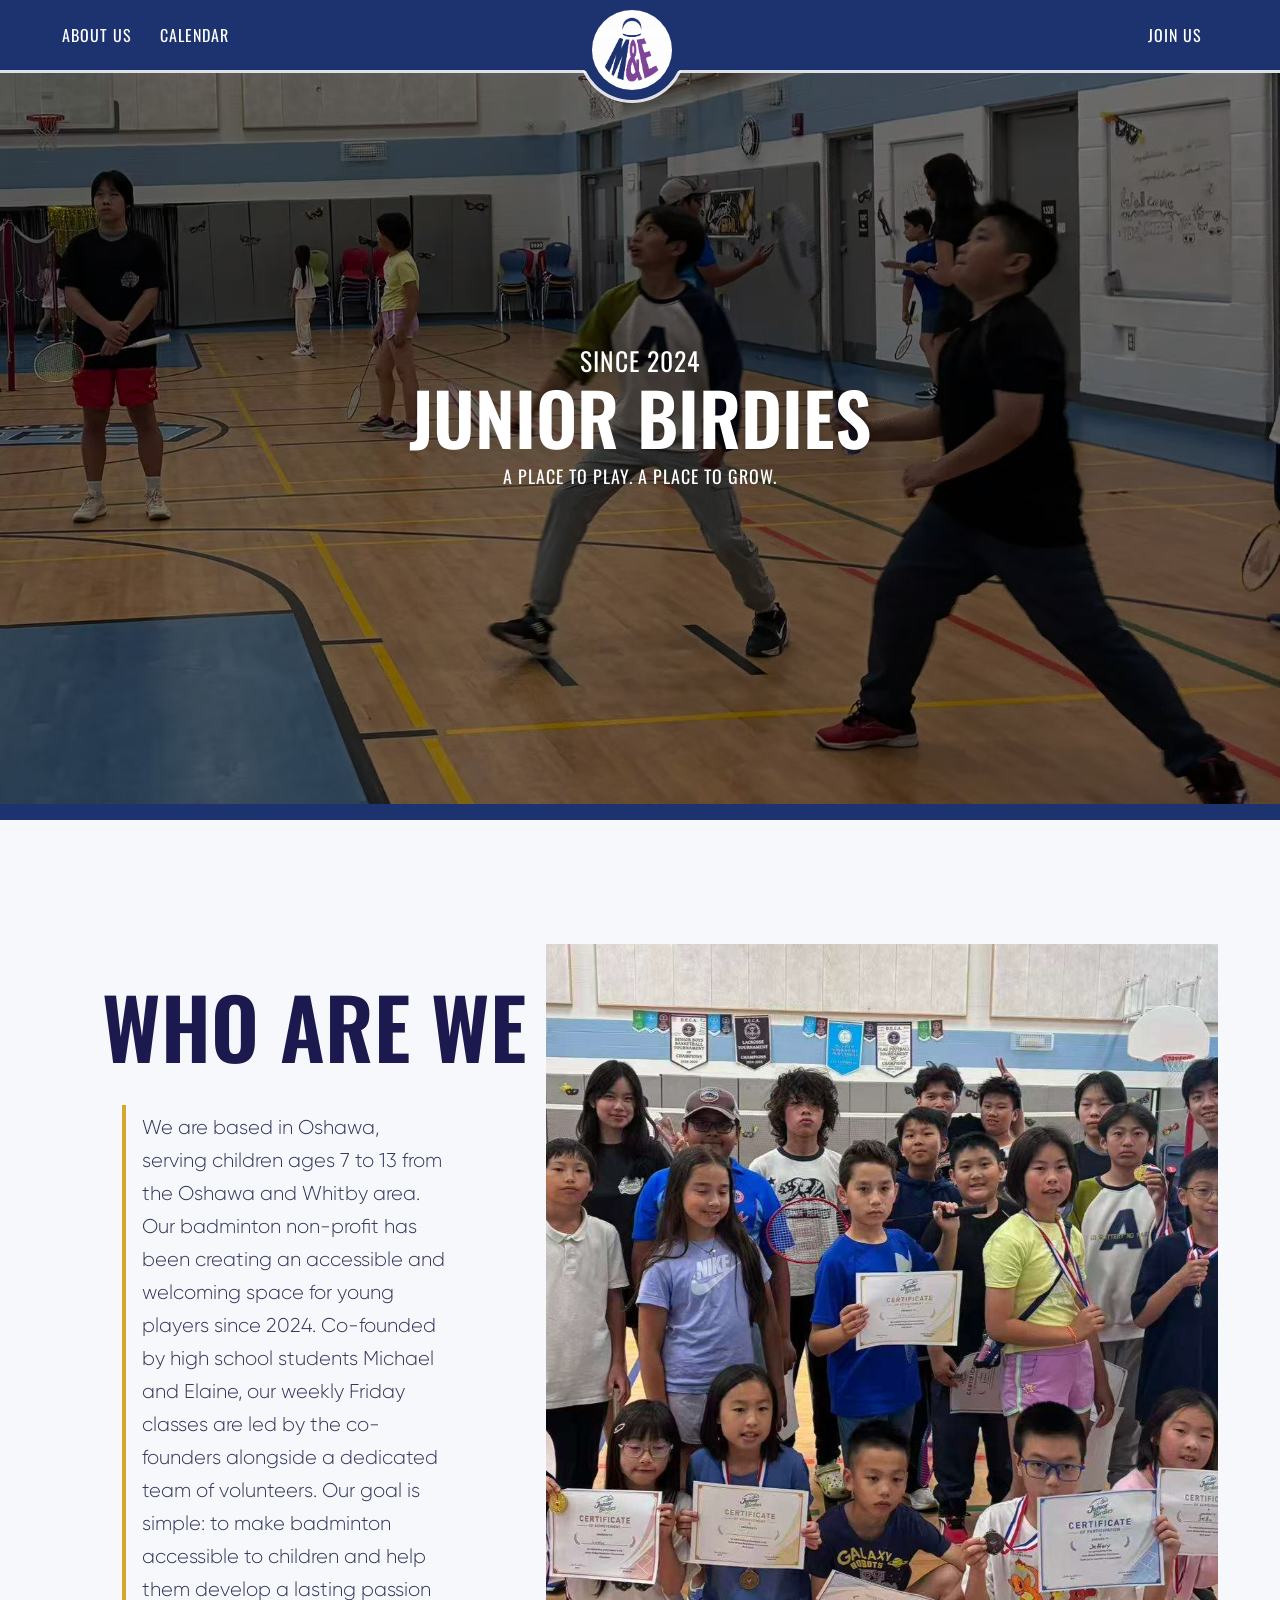
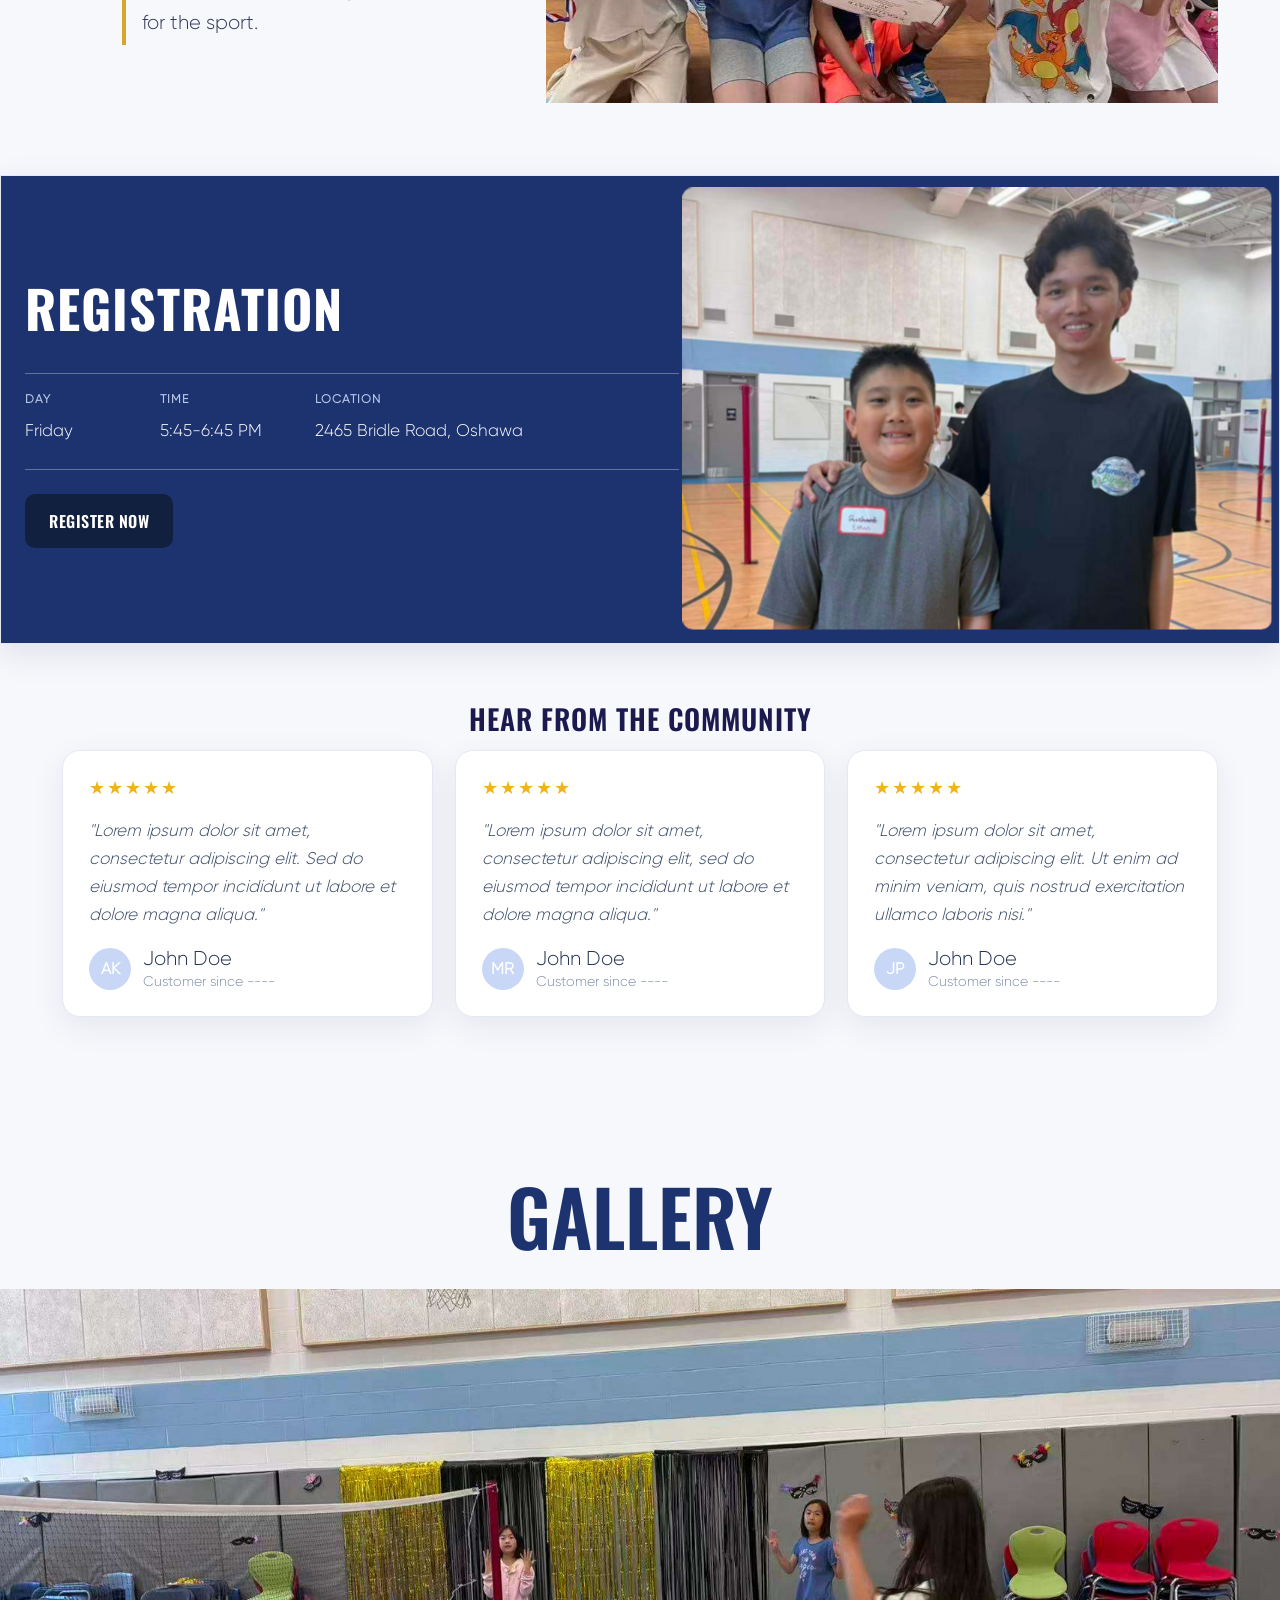
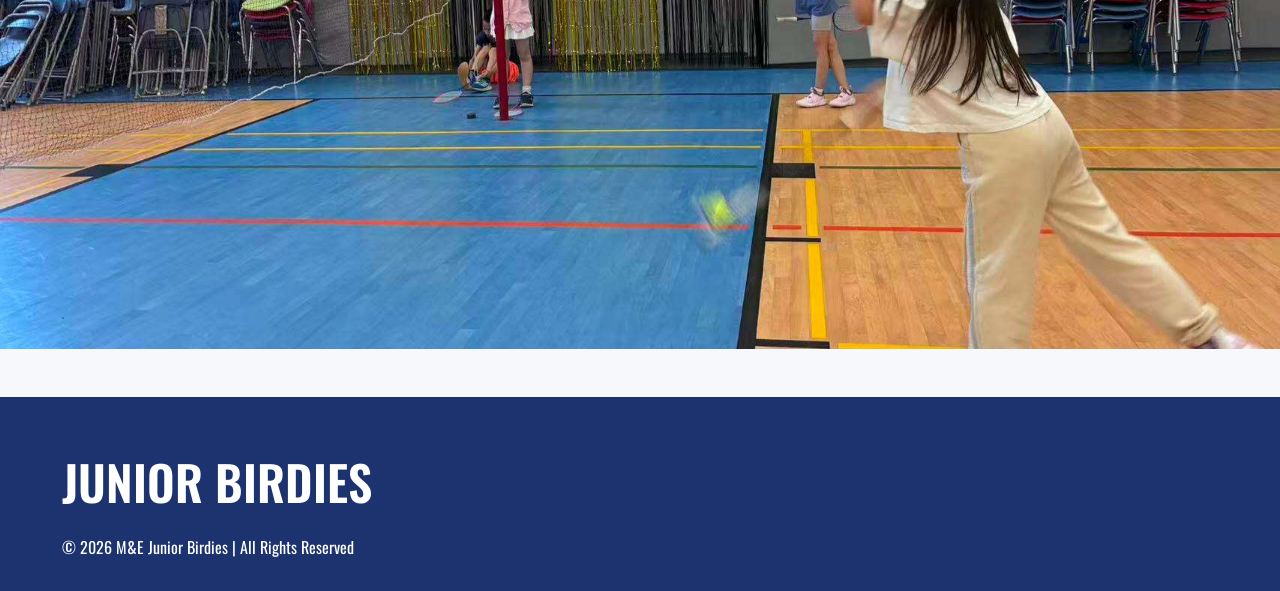
==== index.html @ 0fab29a2 "Update website structure" ====
<html lang="en"><head>
    <meta charset="UTF-8">
    <meta name="viewport" content="width=device-width, initial-scale=1.0">
        <title>M&E Junior Birdies Badminton Club</title>
    <meta name="description" content="M&E Junior Birdies Badminton Club is a non-profit organization dedicated to promoting badminton among young children in the Whitby and Oshawa areas.">
    <link rel="canonical" href="/">
    <link rel="icon" type="image/png" href="img/MElogo.PNG">
    <link href="https://cdn.jsdelivr.net/npm/bootstrap@5.0.2/dist/css/bootstrap.min.css" rel="stylesheet">
    <link href="https://fonts.googleapis.com/css2?family=Oswald:wght@300;400;500;600;700&display=swap" rel="stylesheet">
      <meta property="og:title" content="M&E Junior Birdies Badminton Club">
    <meta property="og:site_name" content="M&E Junior Birdies Badminton Club">
    <meta property="og:url" content="/">
    <meta property="og:description" content="M&E Junior Birdies Badminton Club is a non-profit organization dedicated to promoting badminton among young children in the Whitby and Oshawa areas.">
    <meta property="og:type" content="website">
    <meta property="og:image" content="img/MElogo.PNG">
    <meta name="robots" content="index, follow, archive"> 
    <meta name="author" content="M&E Junior Birdies Badminton Club"> 
    <meta name="publisher" content="M&E Junior Birdies Badminton Club">  
    <link rel="stylesheet" href="css/style.css">
    <link rel="stylesheet" href="css/responsive.css">
    <link rel="stylesheet" href="css/overrides.css">
    
   <script type="application/ld+json">
{
  "@context": "https://schema.org",
  "@type": "Organization",
  "name": "M&E Junior Birdies Badminton Club",
  "alternateName": "M&E Junior Birdies",
  "description": "Experience junior badminton coaching and activities at M&E Junior Birdies Badminton Club.",
  "url": "/",
  "logo": "img/MElogo.PNG",
}
</script>
    
    <script type="application/ld+json">
{
  "@context": "https://schema.org",
  "@type": "LocalBusiness",
  "name": "M&E Junior Birdies Badminton Club",
  "image": "img/MElogo.PNG",
  "@id": "",
  "url": "/",
  "address": {
    "@type": "PostalAddress",
    "streetAddress": "2465 Bridle Rd",
    "addressLocality": "Oshawa",
    "addressRegion": "ON",
    "postalCode": "L1L 0L4",
    "addressCountry": "CA",
    "name": "St. Anne Catholic School"
  },
}

</script></head>
<body class="home-page">
    <header>
        <nav class="navbar navbar-expand-lg p-0">
            <div class="container">
              <div>
                  <div class="logo_div_mob">
                  <a class="navbar-brand d-lg-none" href="index.html">
                    <img src="img/MElogov2.PNG" width="85" height="85" alt="M&E Logo">
                 </a>
              </div>
              </div>
              <button class="navbar-toggler" type="button" data-bs-toggle="collapse" data-bs-target="#navbarNav" aria-controls="navbarNav" aria-expanded="false" aria-label="Toggle navigation">
                <span class="hamburger">
                            <span class="inner-ham-b">
                                <span class="inner-ham"></span>
                            </span>
                </span>
              </button>
              <div class="collapse navbar-collapse" id="navbarNav">
                <ul class="navbar-nav navbar_one">
                  <li class="nav-item">
                    <a class="nav-link" href="about-us.html">ABOUT US</a>
                  </li>
                  <li class="nav-item">
                    <a class="nav-link" href="calendar.html">CALENDAR</a>
                  </li>
                </ul>
                <div class="logo_div">
                    <a class="navbar-brand d-none d-lg-flex" href="index.html">
                        <img src="img/MElogov2.PNG" width="80" height="80" alt="M&E logo">
                    </a>
                </div>
                
                <ul class="navbar-nav ms-auto navbar_two">
                     <!--<a class="dropin scrolldownDisktop" href="https://chat.whatsapp.com/IsDtQdvUGFl5Cehi7cZmFH" target="_blank">DROP-IN LINK</a>-->
                
                     <li class="nav-item t_cont">
                      <a class="nav-link" href="join-us.html">JOIN US</a>
                     </li>
                </ul> 
              </div>
            </div>
          </nav>
    </header><section class="bgColor awekan_sec">
        <div class="container">
            <div class="row">
                <div class="col-12">
                    <div class="awekan_sec1">
                    <p class="hero-since">Since 2024</p>
                    <h1 class="h1 wow animate__fadeInUp text animated hero-title"><span class="title-yellow">JUNIOR</span> <span class="masked-text">BIRDIES</span></h1>
                    <p class="hero-tagline-top">A Place to Play. A Place to Grow.</p>
                    <div class="scroll_sec wow animate__fadeInUp animated hero-scroll" data-wow-delay="1s">
                        <div class="on_boarding">
                        </div>
                    </div>
                </div>
                </div>
            </div>
        </div>
    </section>

    <section class="location-map-section">
        <div class="container">
            <div class="row">
                <div class="col-12">
                <section class="who-we-are" aria-labelledby="who-we-are-title">
                  <div class="who-we-are-content">
                    <div>
                      <h2 id="who-we-are-title">Who Are We</h2>
                      <p class="who-we-are-copy">We are based in Oshawa, serving children ages 7 to 13 from the Oshawa and Whitby area. Our badminton non-profit has been creating an accessible and welcoming space for young players since 2024. Co-founded by high school students Michael and Elaine, our weekly Friday classes are led by the co-founders alongside a dedicated team of volunteers. Our goal is simple: to make badminton accessible to children and help them develop a lasting passion for the sport.</p>
                    </div>
                    <img src="img/Group%20Photo.jpg" class="who-we-are-image" alt="Junior Birdies group">
                  </div>
                </section>
                <div class="registration-banner">
                  <div class="registration-banner-inner">
                    <div class="registration-banner-info">
                      <div class="registration-banner-heading">
                        <p class="registration-banner-text">Registration</p>
                      </div>
                      <div class="registration-banner-details">
                        <div><span>DAY</span><strong>Friday</strong></div>
                        <div><span>TIME</span><strong>5:45-6:45 PM</strong></div>
                        <div><span>LOCATION</span><strong>2465 Bridle Road, Oshawa</strong></div>
                    </div>
                      <a class="registration-banner-button" href="join-us.html">REGISTER NOW</a>
                    </div>
                    <img class="registration-banner-image" src="img/Rainier.jpg" alt="Junior Birdies badminton players">
                  </div>
                </div>

                    <h2 class="community-title">Hear from the community</h2>
                    <div class="reviews-wrap">
                      <div class="reviews-grid">
                        <article class="review-card">
                          <div class="review-stars">&#9733;&#9733;&#9733;&#9733;&#9733;</div>
                          <p class="review-quote">"Lorem ipsum dolor sit amet, consectetur adipiscing elit. Sed do eiusmod tempor incididunt ut labore et dolore magna aliqua."</p>
                          <div class="review-author">
                            <span class="review-avatar">AK</span>
                            <div>
                              <p class="review-name">John Doe</p>
                              <p class="review-meta">Customer since ----</p>
                            </div>
                          </div>
                        </article>

                        <article class="review-card">
                          <div class="review-stars">&#9733;&#9733;&#9733;&#9733;&#9733;</div>
                          <p class="review-quote">"Lorem ipsum dolor sit amet, consectetur adipiscing elit, sed do eiusmod tempor incididunt ut labore et dolore magna aliqua."</p>
                          <div class="review-author">
                            <span class="review-avatar">MR</span>
                            <div>
                              <p class="review-name">John Doe</p>
                              <p class="review-meta">Customer since ----</p>
                            </div>
                          </div>
                        </article>

                        <article class="review-card">
                          <div class="review-stars">&#9733;&#9733;&#9733;&#9733;&#9733;</div>
                          <p class="review-quote">"Lorem ipsum dolor sit amet, consectetur adipiscing elit. Ut enim ad minim veniam, quis nostrud exercitation ullamco laboris nisi."</p>
                          <div class="review-author">
                            <span class="review-avatar">JP</span>
                            <div>
                              <p class="review-name">John Doe</p>
                              <p class="review-meta">Customer since ----</p>
                            </div>
                          </div>
                        </article>
                      </div>
                    </div>

                </div>
            </div>
        </div>
    </section>

    <section class="home-gallery-section" aria-label="Junior Birdies photo gallery">
      <h2 class="home-gallery-title">Gallery</h2>
      <div id="homeGalleryCarousel" class="carousel slide carousel-fade" data-bs-ride="carousel" data-bs-interval="4000" data-bs-pause="false">
        <div class="carousel-inner">
          <div class="carousel-item active"><img src="img/Gallery%20About%20Us/Image_20260811134506_2_1.jpg" class="d-block w-100 home-gallery-image" alt="Junior Birdies gallery image 1"></div>
          <div class="carousel-item"><img src="img/Gallery%20About%20Us/Image_20260811134507_3_1.jpg" class="d-block w-100 home-gallery-image" alt="Junior Birdies gallery image 2"></div>
          <div class="carousel-item"><img src="img/Gallery%20About%20Us/Image_20260811134508_5_1.jpg" class="d-block w-100 home-gallery-image" alt="Junior Birdies gallery image 3"></div>
          <div class="carousel-item"><img src="img/Gallery%20About%20Us/Image_20260811134509_6_1.jpg" class="d-block w-100 home-gallery-image" alt="Junior Birdies gallery image 4"></div>
          <div class="carousel-item"><img src="img/Gallery%20About%20Us/Image_20260811134510_7_1.jpg" class="d-block w-100 home-gallery-image" alt="Junior Birdies gallery image 5"></div>
          <div class="carousel-item"><img src="img/Gallery%20About%20Us/Image_20260811134511_8_1.jpg" class="d-block w-100 home-gallery-image" alt="Junior Birdies gallery image 6"></div>
          <div class="carousel-item"><img src="img/Gallery%20About%20Us/Image_20260811134512_9_1.jpg" class="d-block w-100 home-gallery-image" alt="Junior Birdies gallery image 7"></div>
          <div class="carousel-item"><img src="img/Gallery%20About%20Us/Image_20260811134513_11_1.jpg" class="d-block w-100 home-gallery-image" alt="Junior Birdies gallery image 8"></div>
          <div class="carousel-item"><img src="img/Gallery%20About%20Us/Image_20260811134514_12_1.jpg" class="d-block w-100 home-gallery-image" alt="Junior Birdies gallery image 9"></div>
          <div class="carousel-item"><img src="img/Gallery%20About%20Us/Image_20260811134515_14_1.jpg" class="d-block w-100 home-gallery-image" alt="Junior Birdies gallery image 10"></div>
          <div class="carousel-item"><img src="img/Gallery%20About%20Us/Image_20260811134516_15_1.jpg" class="d-block w-100 home-gallery-image" alt="Junior Birdies gallery image 11"></div>
          <div class="carousel-item"><img src="img/Gallery%20About%20Us/Image_20260811134517_16_1.jpg" class="d-block w-100 home-gallery-image" alt="Junior Birdies gallery image 12"></div>
          <div class="carousel-item"><img src="img/Gallery%20About%20Us/Image_20260811134517_17_1.jpg" class="d-block w-100 home-gallery-image" alt="Junior Birdies gallery image 13"></div>
          <div class="carousel-item"><img src="img/Gallery%20About%20Us/Image_20260811134518_18_1.jpg" class="d-block w-100 home-gallery-image" alt="Junior Birdies gallery image 14"></div>
          <div class="carousel-item"><img src="img/Gallery%20About%20Us/Image_20260811134519_19_1.jpg" class="d-block w-100 home-gallery-image" alt="Junior Birdies gallery image 15"></div>
          <div class="carousel-item"><img src="img/Gallery%20About%20Us/Image_20260811134519_20_1.jpg" class="d-block w-100 home-gallery-image" alt="Junior Birdies gallery image 16"></div>
          <div class="carousel-item"><img src="img/Gallery%20About%20Us/Image_20260811134521_23_1.jpg" class="d-block w-100 home-gallery-image" alt="Junior Birdies gallery image 17"></div>
          <div class="carousel-item"><img src="img/Gallery%20About%20Us/Image_20260811134522_24_1.jpg" class="d-block w-100 home-gallery-image" alt="Junior Birdies gallery image 18"></div>
        </div>
      </div>
    </section>

<footer class="bgColorBlack footer">
        <div class="container">
            <div class="row">
                <div class="col-12">
                    <div class="footer_data">
                        <div class="join_us">
                            <a href="join-us.html" class="footer_heading">
                            <h2 class="wow animated animate__fadeInUp">JUNIOR BIRDIES</h2>
                        </a>
                         <div>
                            <div class="map-card">
  <div class="left">
    <div class="title">
      © 2026 M&E Junior Birdies | All Rights Reserved
    </div>

  </div>

  </div>
  </div>
 </div>
</div>
</footer>

<script src="https://cdn.jsdelivr.net/npm/bootstrap@5.0.2/dist/js/bootstrap.bundle.min.js"></script>
<script>
document.addEventListener('DOMContentLoaded', function() {
  var navbar = document.querySelector('nav.navbar');
  if (!navbar) return;

  function updateScrolledState() {
    if (window.matchMedia('(min-width: 992px)').matches && window.scrollY > 20) {
      navbar.classList.add('scrolled');
    } else {
      navbar.classList.remove('scrolled');
    }
  }

  window.addEventListener('scroll', updateScrolledState);
  window.addEventListener('resize', updateScrolledState);
  updateScrolledState();
});
</script>
<noscript><img class="tracking-pixel" height="1" width="1" src="https://www.facebook.com/tr?id=175446758992092&amp;ev=PageView&amp;noscript=1"></noscript>
</body></html>
---- css/style.css ----
﻿/* style.css - trimmed to selectors used by index.html */

* { box-sizing: border-box; margin: 0; padding: 0 }

@font-face {
    font-family: Gilroy;
    src: url('../fonts/Gilroy-Light.otf') format('opentype');
    font-weight: 400; font-style: normal; font-display: swap
}

html { scroll-behavior: smooth }
body { font-family: Gilroy, Arial, Helvetica, sans-serif; color: #1b194e }
a { text-decoration: none }
p { font-size: 18px }
h1, h2, h3, h4, h5, h6 { font-weight: 600 !important; color: #1b194e }

/* Container / grid */
.container { width: 100%; padding: 0 24px; margin: 0 auto }
.row { display: flex; flex-wrap: wrap }
.col-12 { flex: 0 0 100%; max-width: 100% }

/* About page gallery */
.about-gallery-section {
    margin: 0;
    background: #ffffff;
    padding: 0 0 18px
}
.about-gallery-section .carousel-inner {
    border-radius: 0;
    overflow: hidden
}
.about-gallery-section .about-gallery-image {
    width: 100%;
    height: clamp(360px, 60vw, 660px);
    object-fit: cover;
    object-position: center
}

/* Location map section */
.location-map-section {
    padding: 60px 0 70px;
    background: #f7f8fc
}
.location-map-section .section-title {
    font-size: 30px;
    margin-bottom: 8px;
    color: #4f5d75;
    font-family: 'Oswald', Arial, sans-serif;
    font-weight: 600;
    letter-spacing: 1px;
    text-transform: uppercase
}
.location-map-section .map-address {
    margin-bottom: 20px;
    color: #4f5d75;
    font-size: 16px
}
.home-page .home-photo-collage {
    width: min(100%, 1344px);
    margin: 0 auto 42px;
}
.home-page .home-photo-collage-layout {
    display: grid;
    grid-template-columns: minmax(0, 0.92fr) minmax(0, 1.75fr);
    gap: 18px;
    align-items: stretch;
    margin-bottom: 18px;
}
.home-page .home-photo-left-stack {
    display: grid;
    grid-template-rows: 1fr 1fr;
    gap: 18px;
    height: 100%;
}
.home-page .home-photo-collage-row {
    display: grid;
    grid-template-columns: repeat(2, minmax(0, 1fr));
    gap: 18px;
}
.home-page .home-photo-card {
    position: relative;
    min-height: 260px;
    border: 2px dashed #d7d7d7;
    background: #f3f3f3 url('../img/fillerimage.PNG') center/cover no-repeat;
    overflow: hidden;
}
.home-page .home-photo-card::before {
    content: "";
    position: absolute;
    inset: 0;
    background: rgba(255,255,255,0.02);
}
.home-page .photo-one,
.home-page .photo-two,
.home-page .photo-three,
.home-page .photo-four,
.home-page .photo-five {
    background-color: #f3f3f3;
    background-image: url('../img/fillerimage.PNG');
    background-position: center;
    background-size: cover;
    background-repeat: no-repeat;
}
.home-page .home-photo-large {
    min-height: 540px;
}
.location-map-section .registration-banner {
    overflow-x: scroll;
    overflow-y: hidden;
    width: 100vw;
    margin: 0 0 58px calc((100% - 100vw) / 2);
    padding: 24px 0 26px;
    border-radius: 0;
    background: #1d336f;
    border: 1px solid #e4e8f3;
    box-shadow: 0 10px 32px rgba(15, 34, 82, .1);
    text-align: left;
    transition: transform .22s ease, box-shadow .22s ease
}
.location-map-section .registration-banner-inner {
    display: grid;
    grid-template-columns: minmax(0, 1fr) minmax(220px, .85fr);
    align-items: center;
    gap: 20px;
    width: min(100%, 1344px);
    margin: 0 auto;
}

@media (min-width: 768px) {
    .location-map-section .registration-banner {
        padding-left: 24px;
        padding-right: 24px;
        scrollbar-width: none;
    }

    .location-map-section .registration-banner::-webkit-scrollbar {
        display: none;
    }
}
.location-map-section .registration-banner:hover {
    box-shadow: 0 14px 28px rgba(15, 34, 82, .16)
}
.location-map-section .registration-banner-heading {
    display: flex;
    align-items: center;
    gap: 14px;
    margin-bottom: 26px;
}
.location-map-section .registration-banner-info {
    min-width: 0;
}
.location-map-section .registration-banner-icon {
    font-size: 36px;
    line-height: 1;
}
.location-map-section .registration-banner-text {
    margin: 0;
    color: #ffffff;
    font-family: 'Oswald', Arial, sans-serif;
    font-size: clamp(32px, 5vw, 52px);
    font-weight: 700;
    letter-spacing: 1px;
    text-transform: uppercase;
    transition: color .25s ease
}
.location-map-section .registration-banner-image {
    display: block;
    width: 100%;
    height: auto;
    aspect-ratio: 4 / 3;
    margin: 0;
    border-radius: 10px;
    object-fit: cover;
    object-position: center 36%;
    transform: scale(1.06);
    transition: transform .3s ease;
}
.location-map-section .registration-banner:hover .registration-banner-image {
    transform: scale(1);
}
.location-map-section .registration-banner-details {
    display: grid;
    grid-template-columns: minmax(100px, .55fr) minmax(120px, .65fr) minmax(0, 1.8fr);
    gap: 24px;
    padding: 16px 0 24px;
    border-top: 1px solid rgba(255, 255, 255, .3);
    border-bottom: 1px solid rgba(255, 255, 255, .3);
}
.location-map-section .registration-banner-details div {
    display: flex;
    flex-direction: column;
    gap: 8px;
}
.location-map-section .registration-banner-details span {
    color: #b9c8e8;
    font-size: 12px;
    font-weight: 700;
    letter-spacing: 1px;
}
.location-map-section .registration-banner-details strong {
    color: #ffffff;
    font-size: 17px;
    font-weight: 400;
    line-height: 1.7;
}
.location-map-section .registration-banner-button {
    display: inline-flex;
    align-items: center;
    gap: 14px;
    margin-top: 24px;
    padding: 15px 24px;
    border-radius: 10px;
    background: #10203e;
    color: #ffffff;
    font-family: 'Oswald', Arial, sans-serif;
    font-size: 16px;
    font-weight: 600;
    letter-spacing: .5px;
    text-decoration: none;
    transition: background-color .2s ease, transform .2s ease;
}
.location-map-section .registration-banner-button:hover {
    background: var(--brand-purple);
    color: #ffffff;
    transform: translateX(3px)
}

@media (max-width: 767px) {
    .location-map-section .registration-banner {
        padding: 28px 16px 30px;
    }

    .location-map-section .registration-banner-inner {
        grid-template-columns: 100vw 100vw;
        gap: 0;
        width: 200vw;
        max-width: none;
        margin: 0;
    }

    .location-map-section .registration-banner-info {
        padding: 0 16px;
    }

    .location-map-section .registration-banner-details {
        grid-template-columns: 1fr;
        gap: 12px;
    }

    .location-map-section .registration-banner-image {
        box-sizing: border-box;
        padding: 0 16px;
        transform: none;
        object-fit: contain;
        background: #1d336f;
    }

}
.location-map-section .community-title {
    margin-bottom: 14px;
    font-size: 28px;
    color: #4f5d75;
    font-family: 'Oswald', Arial, sans-serif;
    font-weight: 600;
    letter-spacing: 1px;
    text-align: center;
    text-transform: uppercase
}
.location-map-section .reviews-wrap { margin-bottom: 42px }
.location-map-section .reviews-title {
    margin-bottom: 14px;
    font-size: 24px;
    color: #4f5d75;
    font-family: 'Oswald', Arial, sans-serif;
    text-transform: uppercase;
    letter-spacing: 1px
}
.location-map-section .reviews-grid {
    display: grid;
    grid-template-columns: repeat(3, minmax(0, 1fr));
    gap: 22px
}
.location-map-section .review-card {
    min-height: 250px;
    padding: 24px 26px;
    border-radius: 18px;
    background: #fff;
    border: 1px solid #e4e8f3;
    box-shadow: 0 10px 32px rgba(15, 34, 82, .08)
}
.location-map-section .review-stars {
    color: #f2b21b;
    letter-spacing: 2px;
    font-size: 18px;
    margin-bottom: 14px
}
.location-map-section .review-quote {
    font-size: 17px;
    line-height: 1.65;
    color: #394b67;
    font-style: italic;
    margin-bottom: 18px
}
.location-map-section .review-author {
    display: flex;
    align-items: center;
    gap: 12px
}
.location-map-section .review-avatar {
    width: 42px;
    height: 42px;
    border-radius: 50%;
    display: inline-flex;
    align-items: center;
    justify-content: center;
    background: #c9d7f6;
    color: #ffffff;
    font-weight: 600;
    font-size: 16px
}
.location-map-section .review-name {
    margin: 0;
    font-size: 20px;
    color: #243454;
    line-height: 1.3
}
.location-map-section .review-meta {
    margin: 0;
    font-size: 14px;
    color: #7e8da7;
    line-height: 1.4
}
@media (max-width: 1100px) {
    .location-map-section .reviews-grid { grid-template-columns: 1fr 1fr }
}
@media (max-width: 767px) {
    .location-map-section .reviews-grid { grid-template-columns: 1fr }
    .location-map-section .review-card {
        min-height: auto;
        padding: 20px
    }
}
.location-map-section .map-card {
    overflow: hidden;
    border-radius: 16px;
    box-shadow: 0 8px 28px rgba(0,0,0,.08);
    border: 1px solid #e9edf7;
    background: #fff
}
.location-map-section .map-frame {
    width: 100%;
    min-height: 420px;
    border: 0;
    display: block
}

/* Registration application cards */
.registration-cards {
    display: grid;
    grid-template-columns: repeat(2, minmax(0, 1fr));
    gap: 24px;
    margin-top: 36px
}
.registration-card {
    display: flex;
    flex-direction: column;
    padding: 34px 32px;
    border-radius: 20px;
    background: #fff;
    border: 1px solid #e4e8f3;
    box-shadow: 0 10px 32px rgba(15, 34, 82, .08)
}
.registration-icon {
    width: 52px;
    height: 52px;
    display: flex;
    align-items: center;
    justify-content: center;
    border-radius: 14px;
    margin-bottom: 20px
}
.registration-icon svg { width: 26px; height: 26px }
.registration-icon-blue { background: #dceafe; color: #2f6fed }
.registration-icon-gold { background: #fbeecb; color: #b8860b }
.registration-card-title { font-size: 24px; margin-bottom: 6px; color: #243454 }
.registration-card-subtitle {
    margin-bottom: 16px;
    font-size: 13px;
    font-weight: 600;
    letter-spacing: 1px;
    color: #8a93a6;
    text-transform: uppercase
}
.registration-card-desc {
    margin-bottom: 24px;
    font-size: 16px;
    line-height: 1.6;
    color: #4f5d75
}
.registration-meta {
    display: flex;
    flex-wrap: wrap;
    gap: 20px;
    margin-bottom: 26px;
    padding-top: 20px;
    border-top: 1px solid #e9edf7
}
.registration-meta-item {
    display: inline-flex;
    align-items: center;
    gap: 6px;
    font-size: 14px;
    color: #7e8da7
}
.registration-meta-item svg { width: 16px; height: 16px }
.registration-btn {
    display: inline-flex;
    align-items: center;
    justify-content: center;
    padding: 14px 24px;
    border-radius: 999px;
    background: #1d336f;
    color: #fff;
    font-family: 'Oswald', Arial, sans-serif;
    font-weight: 600;
    font-size: 16px;
    text-align: center;
    text-transform: uppercase;
    transition: transform .22s ease, box-shadow .22s ease, color .22s ease
}
.registration-btn:hover {
    transform: translateY(-2px);
    box-shadow: 0 12px 24px rgba(29, 51, 111, .28);
    color: #cbb6ff
}
@media (max-width: 767px) {
    .registration-cards { grid-template-columns: 1fr }
    .registration-card { padding: 28px 24px }
}

/* Navbar */
nav.navbar {
    position: fixed; left: 0; right: 0; top: 0;
    width: 100%; z-index: 9999;
    background: #1d336f;
    border-bottom: 3px solid rgba(255,255,255,0.85);
    transition: background .4s ease, box-shadow .4s ease;
    animation: 1s slide-down
}
nav.fixed { background: #1d336f; box-shadow: 10px 10px 10px rgba(183,183,183,.13) }
nav.open  { background: #1d336f }

.navbar .navbar-collapse {
    position: relative; display: flex;
    align-items: center; justify-content: space-between
}
.navbar-nav { display: flex; align-items: center }
.navbar .navbar-nav .nav-link {
    color: #fff; font-size: 16px; font-weight: 400;
    padding: 0; letter-spacing: 1px; position: relative
}
.navbar .navbar-nav .nav-item { padding: 23px 28px 23px 0 }
.navbar .navbar_two .t_cont .nav-link { padding: 0 !important }

/* Underline hover on nav links */
.navbar .navbar_one .nav-link::after,
.navbar .navbar_two .t_cont .nav-link::after {
    content: ""; position: absolute; bottom: 0; right: 0;
    width: 0; height: 1px; background: #fff; transition: .5s
}
.navbar .navbar_one .nav-link:hover::after,
.navbar .navbar_two .t_cont .nav-link:hover::after { left: 0; width: 100% }

/* Logo circle */
.logo_div {
    position: absolute; left: 50%; top: 0;
    transform: translateX(-50%); z-index: 2;
    transition: left .9s ease-out, transform .9s ease-out, opacity .9s ease-out
}
.logo_div a {
    width: 102px; height: 102px; display: flex;
    align-items: center; justify-content: center;
    background: #1d336f; padding: 10px; border-radius: 0 0 60px 60px;
    border-bottom: 2px solid rgba(255,255,255,0.85)
}
.navbar-brand img {
    width: 80px; height: 80px; border-radius: 50%; object-fit: cover; display: block
}

/* Logo scroll animation */
.navbar.scrolled .navbar_one { transform: translateX(-125%); opacity: 0 }
.navbar.scrolled .navbar_two { transform: translateX(125%);  opacity: 0 }
.navbar.scrolled .logo_div   { left: 20px; transform: translateX(0); opacity: 1 }
.navbar_one, .navbar_two { transition: transform .9s ease-out, opacity .9s ease-out }

/* Mail icon */
.mailH_logo {
    display: flex; align-items: center; justify-content: center;
    border-radius: 100%; padding: 10px; background: #fff; transition: .6s
}
.mailH_logo svg { width: 24px; height: 24px; transition: .6s }

/* Hamburger */
.hamburger {
    position: relative; height: 37px; cursor: pointer;
    display: flex; align-items: center; justify-content: center; width: 38px
}
.inner-ham-b { height: 100%; display: flex; align-items: center }
.hamburger span { position: relative; width: 38px }
.inner-ham { width: 30px; height: 2px; background: #fff; display: block; transition: .4s }
.hamburger span.inner-ham-b:before,
.hamburger span.inner-ham-b:after {
    content: ''; display: block; height: 2px; width: 24px;
    background: #fff; position: absolute; transition: .4s
}
.hamburger span.inner-ham-b:before { top: 10px }
.hamburger span.inner-ham-b:after  { bottom: 9px }
.hamburger.close span.inner-ham { width: 0 }
.hamburger.close span.inner-ham-b:before { transform: rotate(45deg);  top: 24px }
.hamburger.close span.inner-ham-b:after  { transform: rotate(-45deg); bottom: 11px }

/* Mobile logo pill hidden on desktop */
.logo_div_mob { display: none }

/* Hero section */
.bgColor.awekan_sec {
    position: relative;
    background-image: linear-gradient(rgba(0,0,0,.45), rgba(0,0,0,.45)),
                      url('../img/1titlepage.jpg');
    background-size: cover; background-position: center; background-repeat: no-repeat
}
.awekan_sec, .awekan_sec1 { height: calc(100vh - 80px) }
.awekan_sec1 {
    display: flex; align-items: center;
    justify-content: center; flex-direction: column
}
.awekan_sec1 h1 { font-family: Tahoma, sans-serif; font-size: 4.5rem }
.title-yellow  { color: #fff }
.masked-text   { color: transparent; -webkit-text-stroke: 2px #fff }
.bgColor.awekan_sec .awekan_sec1 h1 .masked-text {
    color: #fff !important; -webkit-text-stroke: 0 !important;
    text-shadow: 0 1px 2px rgba(0,0,0,.35)
}
.scroll_sec {
    display: flex; align-items: center; justify-content: space-between;
    width: 100%; position: absolute; bottom: 15%
}

/* Footer */
.bgColorBlack { background-color: #1d336f }
.footer { background: #1d336f; color: #fff; overflow: hidden }
.footer_data { padding-top: 56px; position: relative; display: flex }
.footer_data::before { display: none }
.footer_data .join_us { width: 40% }
.footer_heading { display: flex; align-items: center }
.footer_heading h2 {
    color: #fff !important; margin-bottom: 24px; transition: .3s;
    font-size: 48px; font-family: Oswald, Arial, sans-serif
}
.footer .address { margin-bottom: 24px; color: #fff; font-size: 16px }
.map-card { display: flex }
.map-card .left .title { font-weight: 400; color: #fff; margin-bottom: 32px; font-family: 'Oswald', Arial, sans-serif }
.footer_bottom { color: #fff; font-size: 14px; margin-top: 24px }

/* Animation helpers (WOW.js) */
.animated { visibility: visible; animation-fill-mode: both; animation-duration: 1s }
@keyframes fadeInUp {
    0%  { opacity: 0; transform: translate3d(0,100%,0) }
    to  { opacity: 1; transform: translateZ(0) }
}
.animate__fadeInUp { animation-name: fadeInUp }

@keyframes slide-down {
    0%   { opacity: 0; transform: translateY(-100%) }
    100% { opacity: .9; transform: translateY(0) }
}

/* SVG email icon stroke */
.cls-2 { fill: none; stroke: #000; stroke-linecap: round; stroke-linejoin: round; stroke-width: 1.5px }
---- css/responsive.css ----
﻿/* responsive.css - trimmed to selectors used by index.html */

.contact_number_mobile { display: none }

@media (min-width: 768px) {
    .container { min-width: 94%; margin: 0 auto }
}

@media (max-width: 991px) {
    nav.navbar { align-items: start; height: auto }
    nav.open   { height: auto; transition: height .35s }

    .logo_div_mob {
        display: flex; width: 102px; align-items: center; justify-content: center;
        padding: 12px 9px 6px; border-radius: 0 0 90px 90px;
        position: absolute; top: 3px; z-index: 2
    }
    .logo_div_mob a { display: flex; align-items: center; justify-content: center; margin: 0; padding: 0 }
    .navbar-brand img { width: 80px; height: 80px; border-radius: 50%; object-fit: cover; display: block }

    .navbar .navbar-collapse {
        display: block !important; max-height: 0; overflow: hidden;
        background: #1d336f; width: 100%; opacity: 0; padding-bottom: 0;
        transition: max-height .6s ease, opacity .6s ease, padding-bottom .6s ease
    }
    .navbar .navbar-collapse.collapsing {
        max-height: 0; opacity: 0; padding-bottom: 0;
        transition: max-height .6s ease, opacity .6s ease, padding-bottom .6s ease
    }
    .navbar .navbar-collapse.show {
        max-height: 400px; opacity: 1; background: #1d336f; padding-bottom: 20px
    }

    .navbar .navbar-nav.navbar_one { padding-top: 0; margin-top: 50px; width: 100% }
    .navbar-nav { align-items: flex-start }
    .navbar .navbar-nav .nav-item { padding: 10px; border-bottom: 1px solid rgba(255,255,255,.36); width: 100% }
    .navbar .navbar-nav .nav-link { color: #fff }

    .navbar .navbar-nav .nav-link,
    .navbar .navbar-nav .nav-item { background: transparent !important; -webkit-tap-highlight-color: transparent }
    .navbar .navbar-nav .nav-link:focus,
    .navbar .navbar-nav .nav-link:active,
    .navbar .navbar-nav .nav-link:hover { background-color: transparent !important; outline: none; box-shadow: none }

    .navbar-toggler { font-size: unset; line-height: 1; background-color: transparent; border: unset; border-radius: unset; padding: 17px 0 }
    .navbar-toggler:focus { box-shadow: unset }

    .t_cont { padding: 10px !important }

    .contact_number_mobile {
        display: block; position: absolute; right: 15%;
        background: #fff; border-radius: 20px; padding: 4px 15px; top: 20px; font-size: 16px
    }
    .contact_number_mobile a { color: #000 }

    nav.scrolled .navbar_one,
    nav.scrolled .navbar_two,
    nav.scrolled .logo_div { transform: none !important; opacity: 1 !important; left: 50% !important }

    .scroll_sec { bottom: 8% }
    .awekan_sec, .awekan_sec1 { height: calc(100vh - 250px) }

    .footer_data { display: flex; flex-wrap: wrap; justify-content: space-between }
    .footer_data .join_us { width: 100% }
    .footer_data::before { display: none }
}

@media (max-width: 767px) {
    .contact_number_mobile { right: 20% }
    .footer_heading { padding-bottom: 20px }
    .footer .address { width: 100%; margin-top: 5px }
    .awekan_sec, .awekan_sec1 { height: calc(100vh - 250px) }
}

@media (min-width: 1400px) {
    .footer_data::before { left: 30% }
}
---- css/overrides.css ----
:root {
    --brand-purple: #6a2bd4;
}

body,
html,
.about-page,
.simple-page,
.home-page,
.about-page .about-header,
.about-page .about-gallery-section,
.about-page .about-team-section,
.about-page .about-team-copy,
.about-page .about-team-grid,
.about-page .team-member {
    background: #f7f8fc !important;
}

/* Headings and major text that used the blue brand */
h1, h2, h3, h4, h5, h6, .h2 {
    color: inherit !important;
}

/* Keep the "JUNIOR" word white */
.title-yellow {
    color: #ffffff !important;
}

/* Navbar background and links */
nav.navbar,
nav.fixed,
nav.open,
nav.navbar.scrolled {
    background: #1d336f !important;
}

.navbar .navbar-nav .nav-link,
.navbar .navbar-nav .nav-item a {
    color: #ffffff !important;
}

.navbar .navbar_one .nav-link::after,
.navbar .navbar_two .t_cont .nav-link::after,
.navbar .navbar-nav .nav-link.mailH_logo:hover {
    background-color: #1d336f !important;
}

/* Logo wrapper background */
.logo_div a,
.logo_div a > img {
    background: #1d336f !important;
    border-color: #1d336f !important;
}

.logo_div_mob {
    background: #1d336f !important;
}

.logo_div_mob a,
.logo_div_mob a > img {
    background: transparent !important;
    border-color: transparent !important;
}

/* Generic replacements for backgrounds, borders and strokes that used the blue hex inline */
*[style*="#1b194e"] {
    color: var(--brand-purple) !important;
    background-color: var(--brand-purple) !important;
    border-color: var(--brand-purple) !important;
}

/* SVG stroke fallback */
.cls-2 { stroke: var(--brand-purple) !important; }

/* Keep footer heading styled for this page */
.footer_heading h2 {
    border-color: var(--brand-purple) !important;
    background-color: transparent !important;
}

/* Use Oswald for the main title and navigation */
.title-yellow, .masked-text, .h1, .h2, .navbar .navbar-nav .nav-link, .navbar .navbar-nav .nav-item a {
    font-family: 'Oswald', sans-serif !important;
}

/* Footer: set dark blue background and readable text/link colors */
.footer {
    background: #1d336f !important;
    color: #ffffff !important;
}
.footer a,
.footer .footer_links_1,
.footer .footer-social-link a,
.footer .map-card .title,
.footer .address p {
    color: #ffffff !important;
}

.footer-social-icon { background: transparent !important; }

/* Home page */
.home-page .awekan_sec { border-bottom: 16px solid #1d336f; }

.home-page .hero-title { animation-name: fadeInUp; }

.home-page .hero-scroll {
    animation-delay: 1s;
    animation-name: fadeInUp;
}

.tracking-pixel { display: none; }

.home-page .hero-since {
    margin: 14px 0 0;
    color: #ffffff;
    font-family: 'Oswald', Arial, sans-serif;
    font-size: clamp(18px, 2vw, 28px);
    font-weight: 400;
    letter-spacing: 1px;
    line-height: 1;
    text-transform: uppercase;
    animation: hero-since-fade-in 900ms ease-out 200ms both;
}

.home-page .hero-tagline-top {
    margin: 0;
    color: #ffffff;
    font-family: 'Oswald', Arial, sans-serif;
    font-size: clamp(12px, 1.4vw, 20px);
    font-weight: 400;
    letter-spacing: 1px;
    line-height: 1;
    text-transform: uppercase;
    animation: hero-since-fade-in 900ms ease-out 200ms both;
}

@keyframes hero-since-fade-in {
    from { opacity: 0; }
    to { opacity: 1; }
}

.home-page .who-we-are {
    margin: 64px 0 72px;
    text-align: left;
}

.home-page .who-we-are-content {
    width: min(100%, 1344px);
    margin: 0 auto;
    display: grid;
    grid-template-columns: minmax(0, 0.9fr) minmax(0, 1.35fr);
    align-items: stretch;
    gap: 36px;
    background: #f7f8fc;
    border-radius: 0;
}

.home-page .who-we-are-content > div {
    box-sizing: border-box;
    display: flex;
    flex-direction: column;
    justify-content: center;
    padding: 40px;
    background: #f7f8fc;
}

.home-page .who-we-are h2 {
    margin: 0 0 20px;
    color: #1d336f;
    font-family: 'Oswald', Arial, sans-serif;
    font-size: clamp(56px, 6.5vw, 92px);
    font-weight: 600;
    line-height: 1;
    letter-spacing: 0;
    text-transform: uppercase;
    text-align: left;
    white-space: nowrap;
}

.home-page .who-we-are-copy {
    position: relative;
    box-sizing: border-box;
    margin: 0;
    padding: 24px 24px 24px 40px;
    width: 100%;
    background: #f7f8fc;
    color: #34385b;
    font-size: 20px;
    line-height: 1.65;
    text-align: left;
}

.home-page .who-we-are-copy::before {
    position: absolute;
    top: 18px;
    bottom: 18px;
    left: 20px;
    width: 4px;
    background: #d6a72e;
    content: '';
}

.home-page .who-we-are-image {
    display: block;
    width: min(100%, 960px);
    margin: 0;
    justify-self: start;
    aspect-ratio: 4 / 3;
    object-fit: cover;
}

/* About Us page */
.about-page {
    background: #f7f8fc;
    color: #1b194e;
}

.about-page .about-header {
    background: #f7f8fc !important;
    min-height: 360px;
    display: flex;
    flex-direction: column;
    align-items: center;
    justify-content: center;
    text-align: center;
    padding: 140px 20px 40px;
    border-bottom: 1px solid #e6ebf5;
}

.join-page .about-header {
    width: 100%;
    margin-left: 0;
    background-color: #1d336f !important;
    background-image: linear-gradient(rgba(0, 0, 0, .35), rgba(0, 0, 0, .35)), url('../img/titlepage2.jpg') !important;
    background-position: center;
    background-size: cover;
    background-repeat: no-repeat;
    background-attachment: fixed !important;
    height: calc(100vh - 80px);
    min-height: 560px;
    gap: 16px;
}

.apply-now-btn {
    display: inline-flex;
    align-items: center;
    justify-content: center;
    gap: 8px;
    margin-top: 12px;
    padding: 12px 28px;
    border-radius: 999px;
    background: #d6a72e;
    color: #10203e !important;
    font-family: 'Oswald', Arial, sans-serif;
    font-size: 16px;
    font-weight: 600;
    letter-spacing: 1.5px;
    text-transform: uppercase;
    text-decoration: none;
    box-shadow: 0 6px 20px rgba(0, 0, 0, 0.25);
    transition: transform 0.22s ease, background-color 0.22s ease, box-shadow 0.22s ease, color 0.22s ease;
    animation: about-title-fade-in 900ms ease-out 200ms both;
}

.apply-now-btn:hover,
.apply-now-btn:focus-visible {
    background: #ffffff;
    color: #1d336f !important;
    transform: translateY(-3px);
    box-shadow: 0 10px 25px rgba(0, 0, 0, 0.35);
}

#application-forms {
    scroll-margin-top: 100px;
}

.join-page .about-header h1 {
    background: transparent !important;
    color: #ffffff !important;
    font-family: 'Oswald', Arial, sans-serif;
    font-size: clamp(56px, 6.5vw, 92px);
    font-weight: 600;
    letter-spacing: 0;
    text-shadow: 0 1px 2px rgba(0, 0, 0, .35);
}

.about-page .about-header h1,
.about-page .about-team-intro h2,
.calendar-events-content h2 {
    background: #f7f8fc !important;
}

.join-page .about-header h1 {
    background: transparent !important;
    font-size: 4.5rem;
}

.about-page .about-story-content h2 {
    background: #dceafe !important;
}

.calendar-classes-panel h2 {
    background: transparent !important;
}

.simple-page .about-header { border-bottom: 0; }

.about-page .about-header h1 {
    font-family: 'Oswald', Arial, sans-serif;
    font-size: clamp(56px, 11vw, 120px);
    line-height: 1;
    letter-spacing: 2px;
    text-transform: uppercase;
    color: #1d336f;
    margin: 0;
    animation: about-title-fade-in 900ms ease-out both;
}

@keyframes about-title-fade-in {
    from { opacity: 0; }
    to { opacity: 1; }
}

.about-page .about-gallery-section {
    padding: 0;
    border-top: 16px solid #1d336f;
    border-bottom: 16px solid #1d336f;
}

.about-page .about-gallery-section > .carousel { margin-bottom: 0; }

.google-calendar-section {
    padding: 32px 12px 40px;
    background: #f7f8fc;
    text-align: center;
}

.google-calendar-frame-wrap {
    width: min(1600px, 100%);
    height: 680px;
    margin: 0 auto;
}

.google-calendar-frame {
    display: block;
    width: 100%;
    height: 100%;
    border: 0;
}

@media (max-width: 575px) {
    .google-calendar-section { padding: 24px 12px 24px; }
    .google-calendar-frame-wrap { height: 560px; margin-bottom: 0; }
}

.events-feature-image {
    width: 100%;
    padding: 0 24px 48px;
    background: #f7f8fc;
    overflow: hidden;
}

.calendar-feature-content {
    display: grid;
    grid-template-columns: minmax(240px, 0.55fr) minmax(0, 1.45fr);
    width: min(1400px, 100%);
    margin: 0 auto;
    align-items: stretch;
}

.calendar-classes-panel {
    display: flex;
    flex-direction: column;
    justify-content: center;
    padding: 48px;
    background: #1d336f;
    color: #ffffff;
}

.calendar-classes-panel h2 {
    margin: 0 0 20px;
    color: #ffffff !important;
    font-family: 'Oswald', Arial, sans-serif;
    font-size: clamp(42px, 5vw, 72px);
    font-weight: 600;
    line-height: 1;
    text-transform: uppercase;
}

.calendar-classes-panel p {
    margin: 0;
    color: #ffffff;
    font-size: 18px;
    line-height: 2;
}

.events-feature-image img {
    display: block;
    width: 100%;
    height: auto;
}

.calendar-events-section {
    padding: 72px 12px;
    background: #dceafd;
}

.calendar-events-content {
    width: min(1600px, 100%);
    margin: 0 auto;
}

.calendar-events-content h2 {
    margin: 0;
    background: transparent !important;
    color: #1d336f !important;
    font-family: 'Oswald', Arial, sans-serif;
    font-size: clamp(42px, 6vw, 84px);
    font-weight: 600;
    line-height: 1;
    text-align: left;
    text-transform: uppercase;
}

.calendar-events-gallery {
    display: grid;
    grid-template-columns: minmax(0, 1.15fr) minmax(220px, 1fr);
    gap: 24px;
    margin-top: 64px;
    align-items: stretch;
}

.calendar-medals-image {
    display: block;
    width: 100%;
    height: 100%;
    object-fit: cover;
}

.calendar-filler-images {
    display: grid;
    grid-template-columns: 1fr;
    grid-template-rows: repeat(2, minmax(0, 1fr));
    gap: 24px;
}

.calendar-filler-images img {
    display: block;
    width: 100%;
    height: 100%;
    object-fit: cover;
}

@media (max-width: 575px) {
    .events-feature-image { padding: 0 16px 32px; }

    .calendar-feature-content { grid-template-columns: 1fr; }
    .calendar-classes-panel { padding: 36px 28px; }
    .calendar-events-section { padding: 52px 12px; }
    .calendar-events-gallery { grid-template-columns: 1fr; gap: 16px; margin-top: 44px; }
    .calendar-filler-images { gap: 16px; }
    .calendar-medals-image,
    .calendar-filler-images img { height: auto; object-fit: initial; }
}

.about-page .about-story-section {
    padding: 88px 20px;
    background: #dceafe;
}

.about-page .about-story-content {
    width: min(1280px, 100%);
    margin: 0 auto;
    display: grid;
    grid-template-columns: 1fr;
    gap: 32px;
    text-align: center;
}

.about-page .about-story-copy {
    min-width: 0;
    width: min(920px, 100%);
    margin: 0 auto;
    text-align: center;
    line-height: 1.9;
}

.about-page .about-story-copy h2 {
    margin: 0 0 2.5rem;
}

.about-page .about-story-copy p {
    margin: 0;
    text-align: center;
}

.about-page .about-story-copy p + p {
    margin-top: 1.25em;
}

.about-page .about-story-image {
    width: 100%;
    height: 380px;
    background-image: url('../img/Staff2.jpg');
    background-position: center 10%;
    background-size: cover;
    background-attachment: scroll;
}

.gallery-two-section {
    padding: 48px 0;
    background: #1d336f;
    overflow: hidden;
}

.home-gallery-section {
    padding: 0 0 48px;
    background: #f7f8fc;
}

.home-gallery-title {
    margin: 0;
    padding: 48px 24px 36px;
    color: #1d336f !important;
    font-family: 'Oswald', Arial, sans-serif;
    font-size: clamp(42px, 6vw, 84px);
    font-weight: 600;
    line-height: 1;
    text-align: center;
    text-transform: uppercase;
}

.home-gallery-image {
    width: 100%;
    height: clamp(700px, 80vw, 1100px);
    object-fit: cover;
    object-position: center;
}

.gallery-two-carousel {
    position: relative;
}

.gallery-two-viewport {
    width: 100%;
    height: 440px;
    overflow: hidden;
}

.gallery-two-track {
    display: flex;
    gap: 32px;
    width: max-content;
    height: 100%;
    transition: transform .85s ease-in-out;
    will-change: transform;
}

.gallery-two-track img {
    display: block;
    flex: 0 0 370px;
    width: 370px;
    height: 440px;
    border-radius: 4px;
    object-fit: cover;
    will-change: transform;
}

.gallery-two-arrow {
    position: absolute;
    top: 50%;
    z-index: 1;
    width: 52px;
    height: 52px;
    padding: 0;
    border: 0;
    border-radius: 50%;
    background: rgba(8, 20, 52, .85);
    color: #ffffff;
    font-size: 38px;
    line-height: 1;
    cursor: pointer;
    transition: background-color .2s ease;
    transform: translateY(-50%);
}

.gallery-two-arrow-left { left: 12px; }
.gallery-two-arrow-right { right: 12px; }

.gallery-two-arrow:hover,
.gallery-two-arrow:focus-visible {
    background: #10203e;
}

.home-gallery-section {
    padding: 0 0 48px;
    background: #f7f8fc;
}

.home-gallery-image {
    width: 100%;
    height: clamp(360px, 60vw, 660px);
    object-fit: cover;
    object-position: center;
}

.calendar-classes-image {
    width: 100%;
    height: 380px;
    background-color: #f7f8fc;
    background-image: url('../img/Events1.jpg');
    background-position: center;
    background-repeat: no-repeat;
    background-size: cover;
    background-attachment: scroll;
}

.about-page .about-story-content h2 {
    margin: 0 0 20px;
    color: #1d336f;
    font-family: 'Oswald', Arial, sans-serif;
    font-size: clamp(42px, 5vw, 68px);
    font-weight: 600;
    line-height: 1;
    letter-spacing: 0;
    text-transform: uppercase;
}

.about-page .about-story-content p {
    margin: 0;
    color: #34385b;
    font-size: 18px;
    line-height: 1.7;
}


.about-page .about-team-section {
    padding: 88px 20px;
    background: #f7f8fc !important;
}

.about-page .about-team-layout {
    width: min(1280px, 100%);
    margin: 0 auto;
    display: grid;
    grid-template-columns: minmax(240px, 0.8fr) minmax(0, 1.35fr);
    align-items: center;
    gap: 64px;
}

.about-page .about-team-intro h2 {
    margin: 0 0 20px;
    font-family: 'Oswald', Arial, sans-serif;
    font-size: clamp(42px, 5vw, 68px);
    font-weight: 600;
    line-height: 1;
    letter-spacing: 0;
    text-transform: uppercase;
    color: #1d336f;
}

.about-page .about-team-copy {
    margin: 0;
    padding: 22px;
    border-left: 4px solid #d6a72e;
    background: #f7f8fc;
    color: #34385b;
    font-size: 17px;
    line-height: 1.65;
}

.about-page .about-team-grid {
    display: grid;
    grid-template-columns: repeat(2, minmax(0, 1fr));
    gap: 18px;
}

.about-page .team-member {
    margin: 0;
    border: 1px solid #cbd0dc;
    background: #ffffff;
    transition: transform 220ms ease, box-shadow 220ms ease;
}

.about-page .team-member:hover {
    transform: translateY(-8px);
    box-shadow: 0 14px 28px rgba(16, 31, 65, 0.24);
}

.about-page .team-member-image-frame {
    aspect-ratio: 3 / 4;
    overflow: hidden;
}

.about-page .team-member-image {
    display: block;
    width: 100%;
    height: 100%;
    object-fit: cover;
    transition: transform 220ms ease;
}

.about-page .team-member:hover .team-member-image { transform: scale(1.025); }

.about-page .team-member figcaption {
    padding: 16px 18px 18px;
    font-family: 'Oswald', Arial, sans-serif;
    font-size: 24px;
    font-weight: 600;
    line-height: 1;
    letter-spacing: 0;
    text-transform: uppercase;
    color: #1b194e;
}

.about-page .team-member {
    cursor: pointer;
}

.about-page .team-member:focus-visible {
    outline: 3px solid #d6a72e;
    outline-offset: 4px;
}

.founder-modal[hidden] { display: none; }

.founder-modal {
    position: fixed;
    inset: 0;
    z-index: 1050;
    display: grid;
    place-items: center;
    padding: 24px;
}

.founder-modal-backdrop {
    position: absolute;
    inset: 0;
    background: rgba(29, 51, 111, 0.96);
}

.founder-modal-panel {
    position: relative;
    display: grid;
    grid-template-columns: 280px minmax(0, 1fr);
    width: min(1400px, 100%);
    height: min(880px, 94vh);
    max-height: min(880px, 94vh);
    overflow: auto;
    background: #ffffff;
    border-right: 2px solid #d6a72e;
    box-shadow: 0 20px 60px rgba(10, 18, 48, 0.35);
}

.founder-modal-close {
    position: absolute;
    top: 14px;
    right: 14px;
    z-index: 1;
    width: 28px;
    height: 28px;
    padding: 0;
    border: 1px solid #1d336f;
    border-radius: 50%;
    background: #ffffff;
    color: #1d336f;
    font-size: 22px;
    line-height: 22px;
}

.founder-modal-profile {
    align-self: start;
    margin: 36px 0 36px 40px;
    background: #eeeeee;
    border: 1px solid #d4d7df;
}

.founder-modal-profile img {
    display: block;
    width: 100%;
    aspect-ratio: 3 / 4;
    object-fit: cover;
}

.founder-modal-profile-text { padding: 12px 10px 14px; }
.founder-modal-profile-text h2 {
    margin: 0;
    color: #1d336f !important;
    font-family: 'Oswald', sans-serif;
    font-size: 18px;
    line-height: 1.1;
    text-transform: uppercase;
}
.founder-modal-profile-text p {
    margin: 7px 0 0;
    color: #1d336f;
    font-family: 'Oswald', sans-serif;
    font-size: 10px;
    text-transform: uppercase;
}

.founder-modal-content {
    padding: 64px 72px 64px 64px;
}
.founder-modal-content section { margin-bottom: 20px; }
.founder-modal-content section:last-child { margin-bottom: 0; }
.founder-modal-content h3 {
    margin: 0 0 7px;
    color: #1d336f !important;
    font-family: 'Oswald', sans-serif;
    font-size: 18px;
    line-height: 1.1;
    text-transform: uppercase;
}
.founder-modal-content p {
    margin: 0;
    color: #34385b;
    font-size: 15px;
    line-height: 1.5;
    white-space: pre-line;
}

body.founder-modal-open { overflow: hidden; }

@media (max-width: 575px) {
    .founder-modal { padding: 16px; }
    .founder-modal-panel { display: block; height: auto; max-height: 94vh; }
    .founder-modal-profile { display: grid; grid-template-columns: 100px 1fr; align-items: center; margin: 42px 20px 24px; }
    .founder-modal-profile img { aspect-ratio: 1; }
    .founder-modal-content { padding: 28px 20px 24px; }
}

@media (min-width: 992px) {
    .home-page .navbar_two,
    .about-page .navbar_two { transform: translateX(12px); }

    .home-page .navbar-brand.d-none.d-lg-flex,
    .about-page .navbar-brand.d-none.d-lg-flex { position: relative; }

    .home-page .navbar-brand.d-none.d-lg-flex::after,
    .about-page .navbar-brand.d-none.d-lg-flex::after {
        position: absolute;
        content: '';
        width: calc(100% + 6px);
        height: calc(100% + 6px);
        top: -3px;
        left: -3px;
        box-sizing: border-box;
        border: 3px solid rgba(255, 255, 255, 0.85);
        border-top: 0;
        border-radius: 0 0 63px 63px;
        clip-path: inset(74px 0 0);
        pointer-events: none;
    }
}

@media (max-width: 900px) {
    .about-page .about-team-layout {
        grid-template-columns: 1fr;
        gap: 40px;
    }
}

@media (max-width: 767px) {
    .home-page .who-we-are {
        margin: 48px 0 56px;
    }

    .home-page .who-we-are-content {
        grid-template-columns: 1fr;
        gap: 0;
    }

    .home-page .who-we-are-content > div { padding: 28px; }

    .home-page .who-we-are-copy {
        width: 100%;
        margin-left: 0;
    }
}

@media (max-width: 575px) {
    .about-page .about-story-section,
    .about-page .about-team-section { padding: 56px 20px; }

    .about-page .about-team-grid { grid-template-columns: 1fr; }
}

@media (prefers-reduced-motion: reduce) {
    .home-page .hero-since,
    .about-page .about-header h1 { animation: none; }
}

/* Mobile: remove any white divider lines crossing footer text */
@media (max-width: 991px) {
    .footer, .footer * {
        border: 0 !important;
        box-shadow: none !important;
        background-image: none !important;
        background-clip: padding-box !important;
    }

    /* hide common divider elements inside footer */
    .footer hr,
    .footer .divider,
    .footer .footer_bottom,
    .footer .footer_links ul li {
        border: 0 !important;
        box-shadow: none !important;
        background: transparent !important;
    }

    .footer *::before,
    .footer *::after {
        background: transparent !important;
        border: none !important;
        box-shadow: none !important;
    }

    .footer hr { display: none !important; }
}

/* Info and Contact Section Wrapper */
.info-and-contact-wrapper {
    display: grid;
    grid-template-columns: minmax(0, 1.8fr) minmax(300px, 1fr);
    gap: 24px;
    align-items: stretch;
    width: min(1600px, 100%);
    margin: 48px auto;
}

.registration-cards {
    width: min(1600px, 100%);
    margin-left: auto;
    margin-right: auto;
}

/* Semester Info Card Section */
.semester-info-card {
    display: grid;
    grid-template-columns: minmax(0, 1.1fr) minmax(0, 0.9fr);
    align-items: stretch;
    width: 100%;
    margin: 0;
    border-radius: 20px;
    background: #dceafe;
    border: 1px solid #c5dcfa;
    box-shadow: 0 12px 36px rgba(15, 34, 82, 0.08);
    overflow: hidden;
}

.semester-info-content {
    padding: 36px 32px;
    display: flex;
    flex-direction: column;
    justify-content: center;
    align-items: center;
    text-align: center;
}

.semester-top-tag {
    display: flex;
    align-items: center;
    justify-content: center;
    gap: 12px;
    width: 100%;
    margin-bottom: 8px;
}

.semester-line {
    flex: 1;
    height: 1px;
    background: #1d336f;
    opacity: 0.35;
}

.semester-top-text {
    font-family: 'Oswald', Arial, sans-serif;
    font-size: 13px;
    font-weight: 600;
    letter-spacing: 2px;
    color: #1d336f;
    text-transform: uppercase;
}

.semester-title {
    margin: 4px 0 2px;
    font-family: 'Oswald', Arial, sans-serif;
    font-size: clamp(32px, 4vw, 46px);
    font-weight: 700;
    letter-spacing: 1px;
    color: #1d336f !important;
    text-transform: uppercase;
    line-height: 1.1;
}

.semester-subtitle {
    margin: 0 0 20px;
    font-size: 16px;
    color: #4f5d75;
    font-weight: 500;
}

.semester-boxes {
    display: flex;
    flex-direction: column;
    gap: 16px;
    width: 100%;
    margin-bottom: 20px;
}

.semester-box {
    border-radius: 12px;
    background: #ffffff;
    border: 1px solid #c5dcfa;
    overflow: hidden;
    text-align: left;
}

.semester-box-header {
    display: flex;
    align-items: center;
    gap: 8px;
    padding: 10px 14px;
    background: #1d336f;
    color: #ffffff;
}

.semester-box-header h3 {
    margin: 0;
    font-family: 'Oswald', Arial, sans-serif;
    font-size: 16px;
    font-weight: 600;
    letter-spacing: 1px;
    color: #ffffff !important;
    text-transform: uppercase;
}

.semester-box-icon {
    font-size: 18px;
    line-height: 1;
}

.semester-box-body {
    padding: 14px;
    display: flex;
    flex-direction: column;
    gap: 10px;
}

.semester-detail-item {
    display: flex;
    align-items: center;
    gap: 10px;
    font-size: 15px;
    color: #2d3748;
}

.detail-icon {
    width: 22px;
    height: 22px;
    padding: 4px;
    border-radius: 6px;
    background: #1d336f;
    color: #ffffff;
    flex-shrink: 0;
}

.detail-icon-cost {
    background: #1d336f;
}

.semester-footer-tag {
    margin-top: 4px;
    margin-bottom: 0;
}

.semester-footer-text {
    display: flex;
    align-items: center;
    gap: 6px;
    font-size: 13px;
    font-weight: 600;
    color: #1d336f;
    letter-spacing: 0.5px;
}

/* Image Container */
.semester-image-container {
    position: relative;
    width: 100%;
    height: 100%;
    min-height: 380px;
    overflow: hidden;
}

.semester-image {
    width: 100%;
    height: 100%;
    object-fit: cover;
    object-position: center;
    display: block;
}

.semester-quote-badge {
    position: absolute;
    bottom: 24px;
    left: 20px;
    right: 20px;
    padding: 14px 20px;
    background: rgba(255, 255, 255, 0.92);
    backdrop-filter: blur(8px);
    border-radius: 12px;
    border: 1px solid rgba(255, 255, 255, 0.8);
    box-shadow: 0 8px 24px rgba(0, 0, 0, 0.15);
    text-align: center;
}

/* Contact Form Container (Detached Thinner Card) */
.contact-form-container {
    width: 100%;
    margin: 0;
    padding: 28px 24px;
    display: flex;
    flex-direction: column;
    justify-content: center;
    border-radius: 20px;
    background: #ffffff;
    border: 1px solid #e4e8f3;
    box-shadow: 0 12px 36px rgba(15, 34, 82, 0.08);
}

.contact-form-title {
    margin: 0 0 16px;
    font-family: 'Oswald', Arial, sans-serif;
    font-size: 26px;
    font-weight: 700;
    letter-spacing: 1px;
    color: #1d336f;
    text-transform: uppercase;
    text-align: left;
}

.contact-form {
    width: 100%;
    display: flex;
    flex-direction: column;
    gap: 20px;
}

.contact-form .form-row {
    display: grid;
    grid-template-columns: repeat(2, minmax(0, 1fr));
    gap: 16px;
}

.contact-form .form-group {
    display: flex;
    flex-direction: column;
    gap: 8px;
    text-align: left;
}

.contact-form label {
    font-size: 14px;
    font-weight: 600;
    color: #2d3748;
}

.contact-form input,
.contact-form select,
.contact-form textarea {
    width: 100%;
    padding: 12px 16px;
    border-radius: 14px;
    border: 1px solid #d0deff;
    background: #ffffff;
    font-size: 15px;
    color: #2d3748;
    outline: none;
    transition: border-color 0.2s ease, box-shadow 0.2s ease;
    font-family: inherit;
}

.contact-form input:focus,
.contact-form select:focus,
.contact-form textarea:focus {
    border-color: #1d336f;
    box-shadow: 0 0 0 3px rgba(29, 51, 111, 0.15);
}

.contact-form select {
    appearance: none;
    -webkit-appearance: none;
    -moz-appearance: none;
    background-image: url("data:image/svg+xml,%3Csvg xmlns='http://www.w3.org/2000/svg' width='12' height='8' viewBox='0 0 12 8' fill='%232d3748'%3E%3Cpath d='M0 0l6 8 6-8H0z'/%3E%3C/svg%3E");
    background-repeat: no-repeat;
    background-position: right 16px center;
    padding-right: 40px;
}

.contact-form textarea {
    resize: vertical;
    min-height: 110px;
}

.contact-submit-btn {
    align-self: flex-start;
    display: inline-flex;
    align-items: center;
    gap: 10px;
    padding: 13px 26px;
    border-radius: 999px;
    background: #2575fc;
    color: #ffffff;
    border: none;
    font-size: 15px;
    font-weight: 600;
    cursor: pointer;
    transition: background-color 0.2s ease, transform 0.2s ease, box-shadow 0.2s ease;
    box-shadow: 0 4px 14px rgba(37, 117, 252, 0.35);
}

.contact-submit-btn:hover {
    background: #1a62d6;
    transform: translateY(-2px);
    box-shadow: 0 6px 20px rgba(37, 117, 252, 0.45);
}

@media (max-width: 1199px) {
    .info-and-contact-wrapper {
        grid-template-columns: 1fr;
    }
}

@media (max-width: 991px) {
    .semester-info-card {
        grid-template-columns: 1fr;
    }

    .semester-image-container {
        min-height: 300px;
        height: 360px;
    }

    .contact-form-container {
        padding: 24px 20px;
    }
}

@media (max-width: 575px) {
    .contact-form .form-row {
        grid-template-columns: 1fr;
    }
}

.semester-quote-badge p {
    margin: 0;
    font-family: 'Oswald', Arial, sans-serif;
    font-size: 18px;
    font-weight: 600;
    color: #1d336f;
    letter-spacing: 0.5px;
    line-height: 1.3;
}

.semester-quote-badge .quote-sub {
    font-size: 16px;
    font-weight: 400;
    color: #243454;
    font-style: italic;
    border-top: 1px solid #d0deff;
    margin-top: 4px;
    padding-top: 4px;
}

@media (max-width: 991px) {
    .semester-info-card {
        grid-template-columns: 1fr;
    }

    .semester-image-container {
        min-height: 300px;
        height: 320px;
    }
}

@media (max-width: 575px) {
    .semester-info-content {
        padding: 28px 18px;
    }

    .semester-boxes {
        grid-template-columns: 1fr;
        gap: 14px;
    }
}
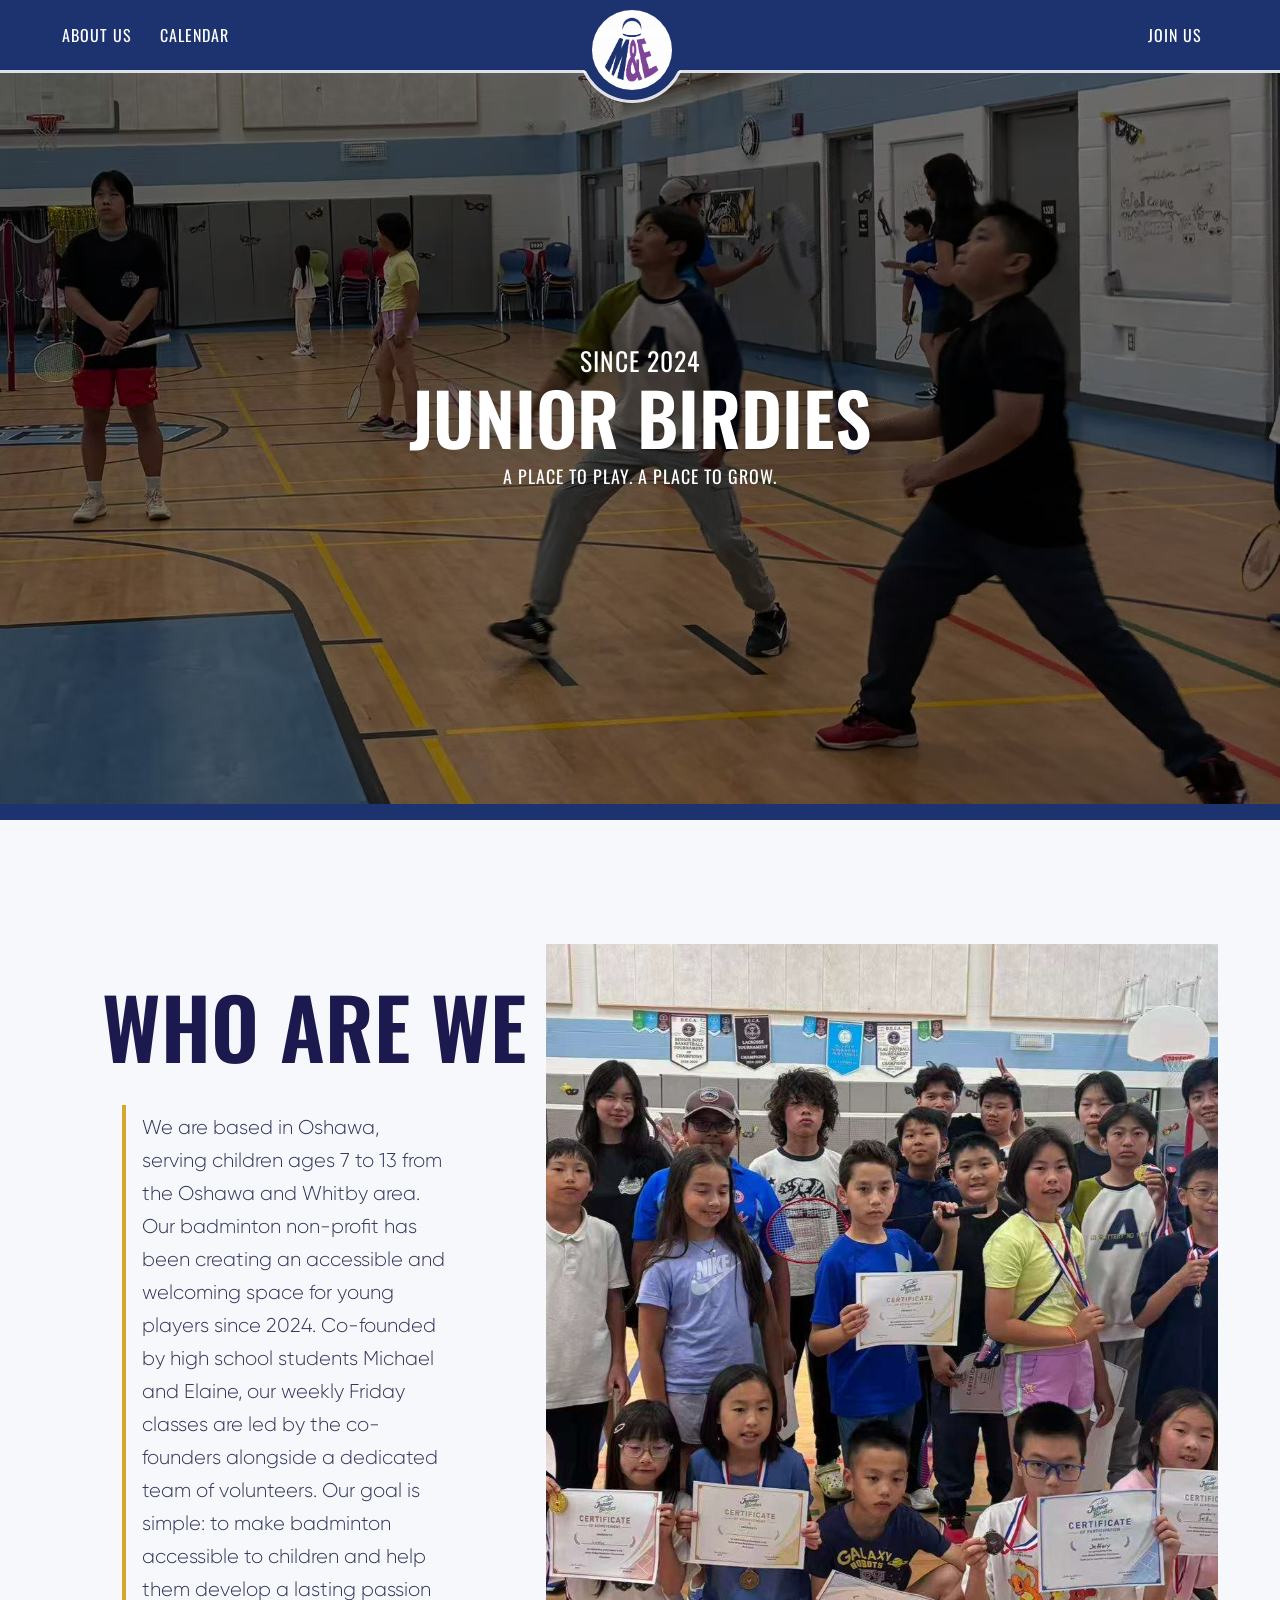
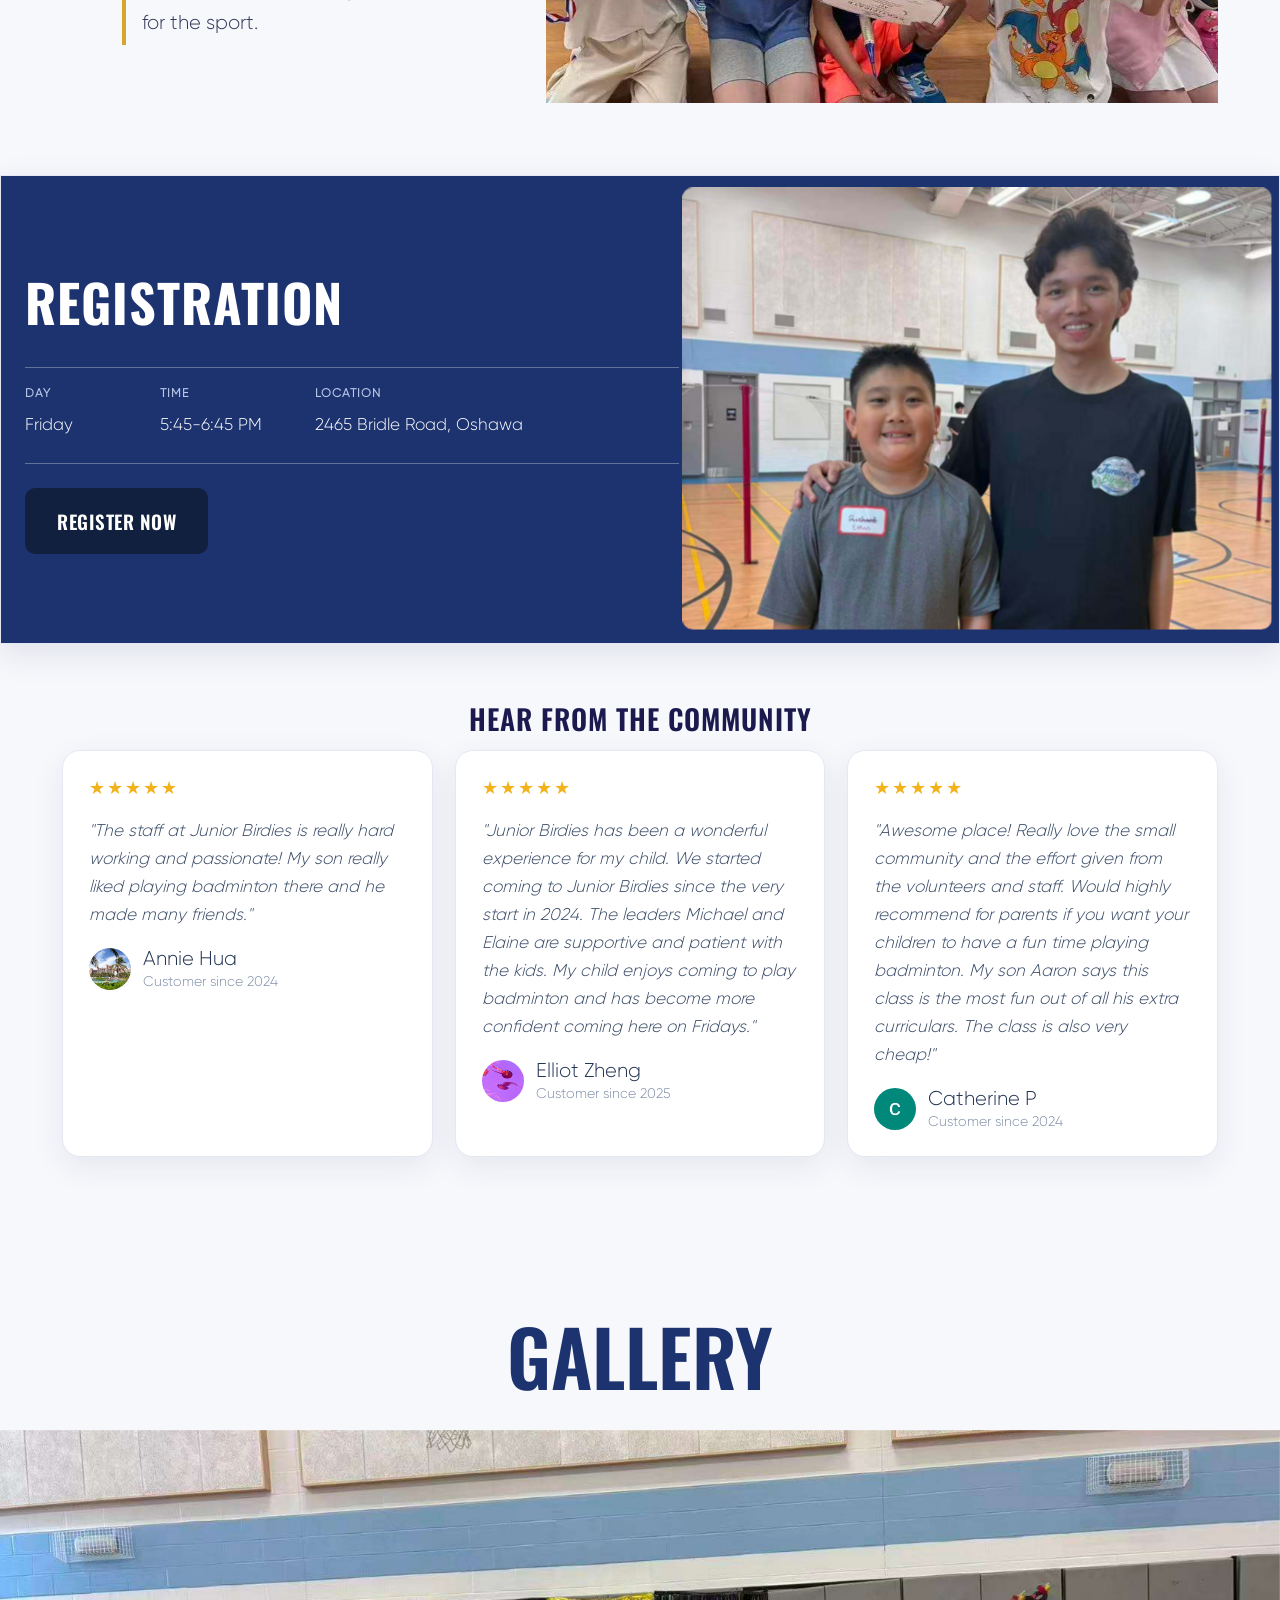
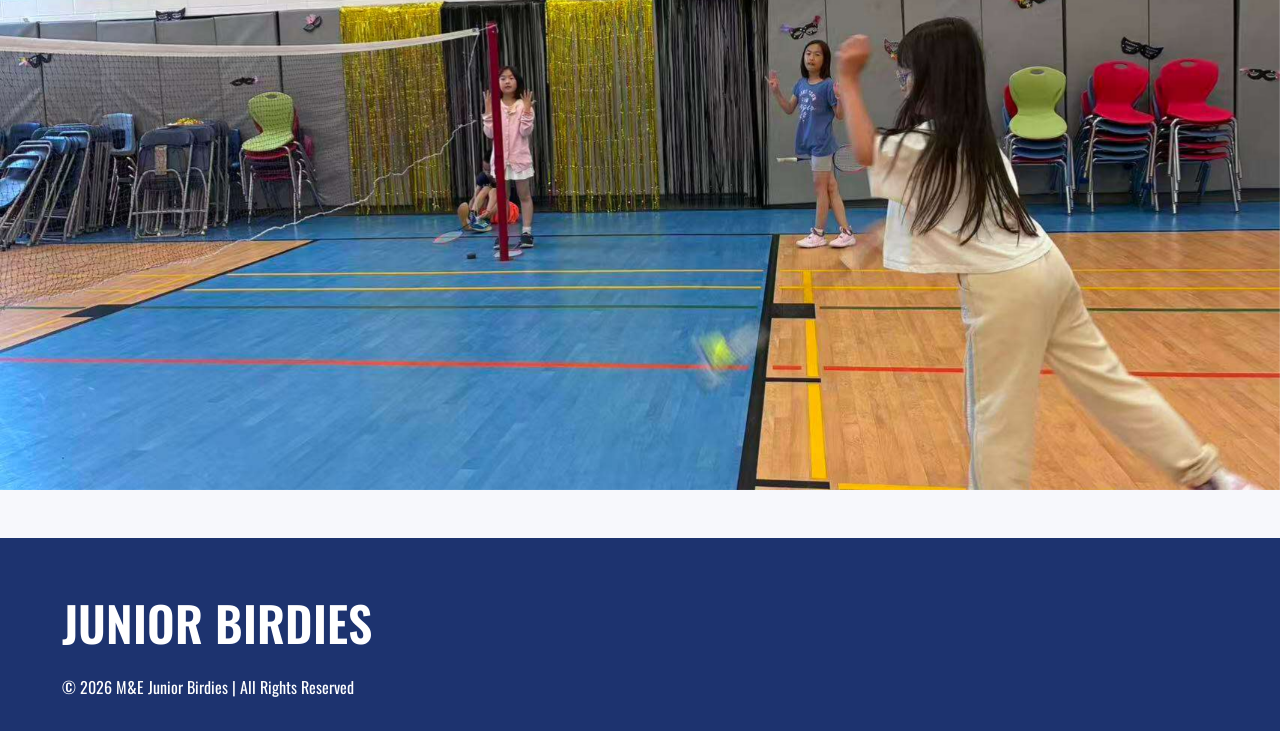
==== commit 850deb0c: "Improve homepage SEO" ====
--- a/index.html
+++ b/index.html
@@ -1,57 +1,63 @@
-<html lang="en"><head>
+<!doctype html>
+<html lang="en">
+<head>
     <meta charset="UTF-8">
     <meta name="viewport" content="width=device-width, initial-scale=1.0">
-        <title>M&E Junior Birdies Badminton Club</title>
-    <meta name="description" content="M&E Junior Birdies Badminton Club is a non-profit organization dedicated to promoting badminton among young children in the Whitby and Oshawa areas.">
-    <link rel="canonical" href="/">
+    <title>Junior Birdies Badminton Club | Youth Badminton in Oshawa</title>
+    <meta name="description" content="Junior Birdies is an affordable youth badminton non-profit serving children ages 7 to 13 in Oshawa and Whitby, helping young players develop a passion for badminton.">
+    <meta name="robots" content="index, follow">
+    <meta name="author" content="Junior Birdies Badminton Club">
+    <link rel="canonical" href="https://juniorbirdies.ca/">
     <link rel="icon" type="image/png" href="img/MElogo.PNG">
+    <meta property="og:title" content="Junior Birdies Badminton Club | Youth Badminton in Oshawa">
+    <meta property="og:site_name" content="Junior Birdies Badminton Club">
+    <meta property="og:url" content="https://juniorbirdies.ca/">
+    <meta property="og:description" content="Junior Birdies is an affordable youth badminton non-profit serving children ages 7 to 13 in Oshawa and Whitby, helping young players develop a passion for badminton.">
+    <meta property="og:type" content="website">
+    <meta property="og:image" content="https://juniorbirdies.ca/img/MElogo.PNG">
+    <meta property="og:image:alt" content="Junior Birdies Badminton Club logo">
+    <meta property="og:locale" content="en_CA">
+    <meta name="twitter:card" content="summary">
+    <meta name="twitter:title" content="Junior Birdies Badminton Club | Youth Badminton in Oshawa">
+    <meta name="twitter:description" content="Affordable youth badminton programs for children ages 7 to 13 in Oshawa and Whitby.">
+    <meta name="twitter:image" content="https://juniorbirdies.ca/img/MElogo.PNG">
     <link href="https://cdn.jsdelivr.net/npm/bootstrap@5.0.2/dist/css/bootstrap.min.css" rel="stylesheet">
     <link href="https://fonts.googleapis.com/css2?family=Oswald:wght@300;400;500;600;700&display=swap" rel="stylesheet">
-      <meta property="og:title" content="M&E Junior Birdies Badminton Club">
-    <meta property="og:site_name" content="M&E Junior Birdies Badminton Club">
-    <meta property="og:url" content="/">
-    <meta property="og:description" content="M&E Junior Birdies Badminton Club is a non-profit organization dedicated to promoting badminton among young children in the Whitby and Oshawa areas.">
-    <meta property="og:type" content="website">
-    <meta property="og:image" content="img/MElogo.PNG">
-    <meta name="robots" content="index, follow, archive"> 
-    <meta name="author" content="M&E Junior Birdies Badminton Club"> 
-    <meta name="publisher" content="M&E Junior Birdies Badminton Club">  
     <link rel="stylesheet" href="css/style.css">
     <link rel="stylesheet" href="css/responsive.css">
     <link rel="stylesheet" href="css/overrides.css">
-    
-   <script type="application/ld+json">
-{
-  "@context": "https://schema.org",
-  "@type": "Organization",
-  "name": "M&E Junior Birdies Badminton Club",
-  "alternateName": "M&E Junior Birdies",
-  "description": "Experience junior badminton coaching and activities at M&E Junior Birdies Badminton Club.",
-  "url": "/",
-  "logo": "img/MElogo.PNG",
-}
-</script>
-    
     <script type="application/ld+json">
 {
   "@context": "https://schema.org",
-  "@type": "LocalBusiness",
-  "name": "M&E Junior Birdies Badminton Club",
-  "image": "img/MElogo.PNG",
-  "@id": "",
-  "url": "/",
-  "address": {
-    "@type": "PostalAddress",
-    "streetAddress": "2465 Bridle Rd",
-    "addressLocality": "Oshawa",
-    "addressRegion": "ON",
-    "postalCode": "L1L 0L4",
-    "addressCountry": "CA",
-    "name": "St. Anne Catholic School"
-  },
+  "@graph": [
+    {
+      "@type": "Organization",
+      "@id": "https://juniorbirdies.ca/#organization",
+      "name": "Junior Birdies Badminton Club",
+      "alternateName": "Junior Birdies",
+      "description": "Junior Birdies is an affordable youth badminton non-profit serving children ages 7 to 13 in Oshawa and Whitby, helping young players develop a passion for badminton.",
+      "url": "https://juniorbirdies.ca/",
+      "logo": "https://juniorbirdies.ca/img/MElogo.PNG",
+      "email": "juniorbirdies@gmail.com"
+    },
+    {
+      "@type": "SportsActivityLocation",
+      "@id": "https://juniorbirdies.ca/#location",
+      "name": "Junior Birdies Badminton Club",
+      "url": "https://juniorbirdies.ca/",
+      "address": {
+        "@type": "PostalAddress",
+        "streetAddress": "2465 Bridle Rd",
+        "addressLocality": "Oshawa",
+        "addressRegion": "ON",
+        "postalCode": "L1L 0L4",
+        "addressCountry": "CA"
+      }
+    }
+  ]
 }
-
-</script></head>
+</script>
+</head>
 <body class="home-page">
     <header>
         <nav class="navbar navbar-expand-lg p-0">
@@ -148,36 +154,36 @@
                       <div class="reviews-grid">
                         <article class="review-card">
                           <div class="review-stars">&#9733;&#9733;&#9733;&#9733;&#9733;</div>
-                          <p class="review-quote">"Lorem ipsum dolor sit amet, consectetur adipiscing elit. Sed do eiusmod tempor incididunt ut labore et dolore magna aliqua."</p>
+                          <p class="review-quote">"The staff at Junior Birdies is really hard working and passionate! My son really liked playing badminton there and he made many friends."</p>
                           <div class="review-author">
-                            <span class="review-avatar">AK</span>
+                            <img class="review-avatar" src="img/pfp1.png" alt="Annie Hua's profile picture">
                             <div>
-                              <p class="review-name">John Doe</p>
-                              <p class="review-meta">Customer since ----</p>
+                              <p class="review-name">Annie Hua</p>
+                              <p class="review-meta">Customer since 2024</p>
                             </div>
                           </div>
                         </article>
 
                         <article class="review-card">
                           <div class="review-stars">&#9733;&#9733;&#9733;&#9733;&#9733;</div>
-                          <p class="review-quote">"Lorem ipsum dolor sit amet, consectetur adipiscing elit, sed do eiusmod tempor incididunt ut labore et dolore magna aliqua."</p>
+                          <p class="review-quote">"Junior Birdies has been a wonderful experience for my child. We started coming to Junior Birdies since the very start in 2024. The leaders Michael and Elaine are supportive and patient with the kids. My child enjoys coming to play badminton and has become more confident coming here on Fridays."</p>
                           <div class="review-author">
-                            <span class="review-avatar">MR</span>
+                            <img class="review-avatar" src="img/pfp4.jpg" alt="Elliot Zheng's profile picture">
                             <div>
-                              <p class="review-name">John Doe</p>
-                              <p class="review-meta">Customer since ----</p>
+                              <p class="review-name">Elliot Zheng</p>
+                              <p class="review-meta">Customer since 2025</p>
                             </div>
                           </div>
                         </article>
 
                         <article class="review-card">
                           <div class="review-stars">&#9733;&#9733;&#9733;&#9733;&#9733;</div>
-                          <p class="review-quote">"Lorem ipsum dolor sit amet, consectetur adipiscing elit. Ut enim ad minim veniam, quis nostrud exercitation ullamco laboris nisi."</p>
+                          <p class="review-quote">"Awesome place! Really love the small community and the effort given from the volunteers and staff. Would highly recommend for parents if you want your children to have a fun time playing badminton. My son Aaron says this class is the most fun out of all his extra curriculars. The class is also very cheap!"</p>
                           <div class="review-author">
-                            <span class="review-avatar">JP</span>
+                            <img class="review-avatar" src="img/pfp3.jpg" alt="Catherine P's profile picture">
                             <div>
-                              <p class="review-name">John Doe</p>
-                              <p class="review-meta">Customer since ----</p>
+                              <p class="review-name">Catherine P</p>
+                              <p class="review-meta">Customer since 2024</p>
                             </div>
                           </div>
                         </article>
--- a/css/style.css
+++ b/css/style.css
@@ -203,23 +203,23 @@
     font-weight: 400;
     line-height: 1.7;
 }
-.location-map-section .registration-banner-button {
+.registration-banner-button {
     display: inline-flex;
     align-items: center;
     gap: 14px;
     margin-top: 24px;
-    padding: 15px 24px;
+    padding: 19px 32px;
     border-radius: 10px;
     background: #10203e;
     color: #ffffff;
     font-family: 'Oswald', Arial, sans-serif;
-    font-size: 16px;
+    font-size: 19px;
     font-weight: 600;
     letter-spacing: .5px;
     text-decoration: none;
     transition: background-color .2s ease, transform .2s ease;
 }
-.location-map-section .registration-banner-button:hover {
+.registration-banner-button:hover {
     background: var(--brand-purple);
     color: #ffffff;
     transform: translateX(3px)
@@ -352,6 +352,22 @@
     min-height: 420px;
     border: 0;
     display: block
+}
+.location-map-section .map-fallback {
+    min-height: 420px;
+    display: flex;
+    align-items: center;
+    justify-content: center;
+    text-align: center;
+    padding: 24px;
+    color: #555
+}
+.location-map-section .map-directions-link {
+    display: inline-block;
+    margin-top: 12px;
+    font-weight: 600;
+    color: #1a73e8;
+    text-decoration: underline
 }
 
 /* Registration application cards */
--- a/css/overrides.css
+++ b/css/overrides.css
@@ -1044,8 +1044,8 @@
 
 .semester-box-body {
     padding: 14px;
-    display: flex;
-    flex-direction: column;
+    display: grid;
+    grid-template-columns: minmax(0, 1fr) auto;
     gap: 10px;
 }
 
@@ -1055,6 +1055,32 @@
     gap: 10px;
     font-size: 15px;
     color: #2d3748;
+}
+
+.semester-detail-item:not(.semester-detail-item-classes) {
+    grid-column: 1;
+}
+
+.semester-detail-item-classes {
+    grid-column: 2;
+    grid-row: 1 / span 3;
+    align-self: center;
+    padding-left: 14px;
+    border-left: 1px solid #c5dcfa;
+}
+
+@media (max-width: 420px) {
+    .semester-box-body {
+        grid-template-columns: 1fr;
+    }
+
+    .semester-detail-item-classes {
+        grid-column: 1;
+        grid-row: auto;
+        align-self: auto;
+        padding-left: 0;
+        border-left: 0;
+    }
 }
 
 .detail-icon {
@@ -1122,6 +1148,7 @@
     width: 100%;
     margin: 0;
     padding: 28px 24px;
+    position: relative;
     display: flex;
     flex-direction: column;
     justify-content: center;
@@ -1147,6 +1174,31 @@
     display: flex;
     flex-direction: column;
     gap: 20px;
+}
+
+.service-unavailable .contact-form-title,
+.service-unavailable .contact-form {
+    filter: blur(4px);
+    opacity: 0.45;
+    pointer-events: none;
+    user-select: none;
+}
+
+.service-unavailable-message {
+    position: absolute;
+    top: 50%;
+    right: 24px;
+    left: 24px;
+    margin: 0;
+    transform: translateY(-50%);
+    color: #1d336f;
+    font-family: 'Oswald', Arial, sans-serif;
+    font-size: 21px;
+    font-weight: 600;
+    letter-spacing: 1px;
+    line-height: 1.3;
+    text-align: center;
+    text-transform: uppercase;
 }
 
 .contact-form .form-row {
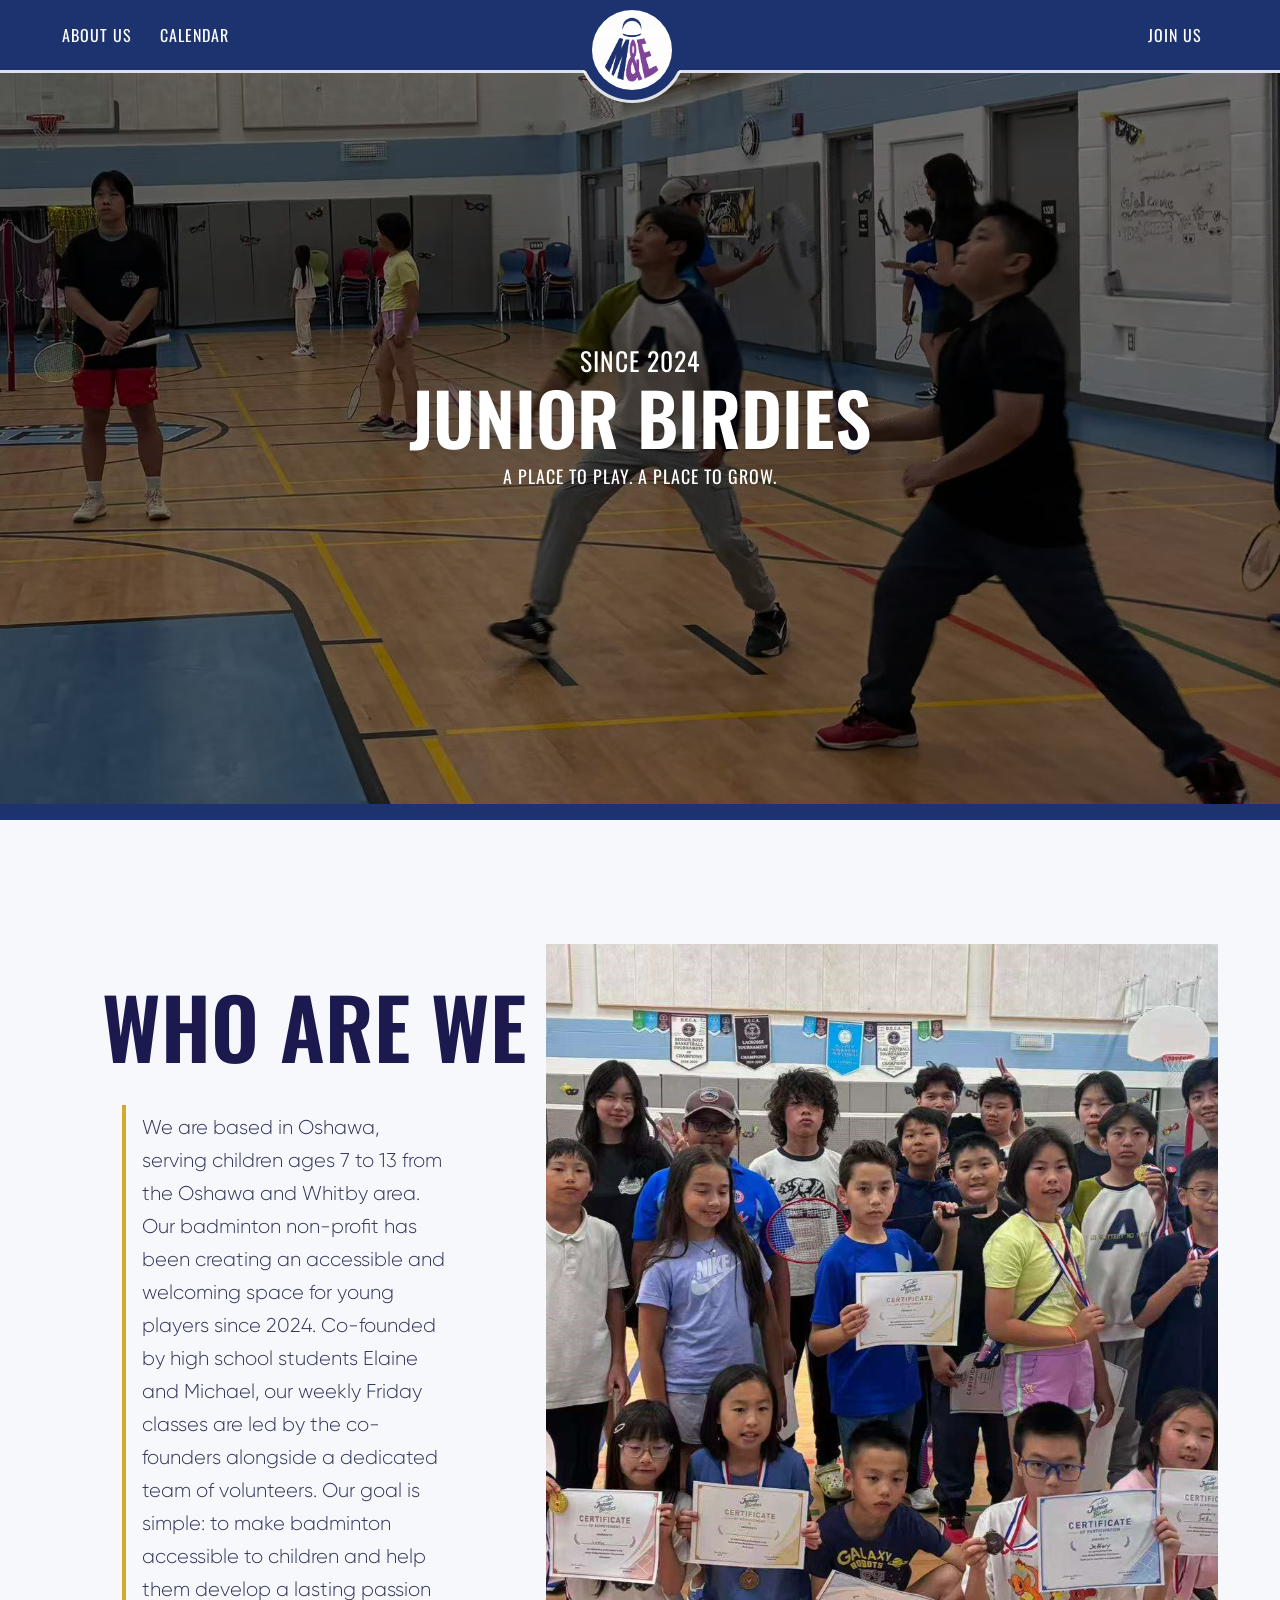
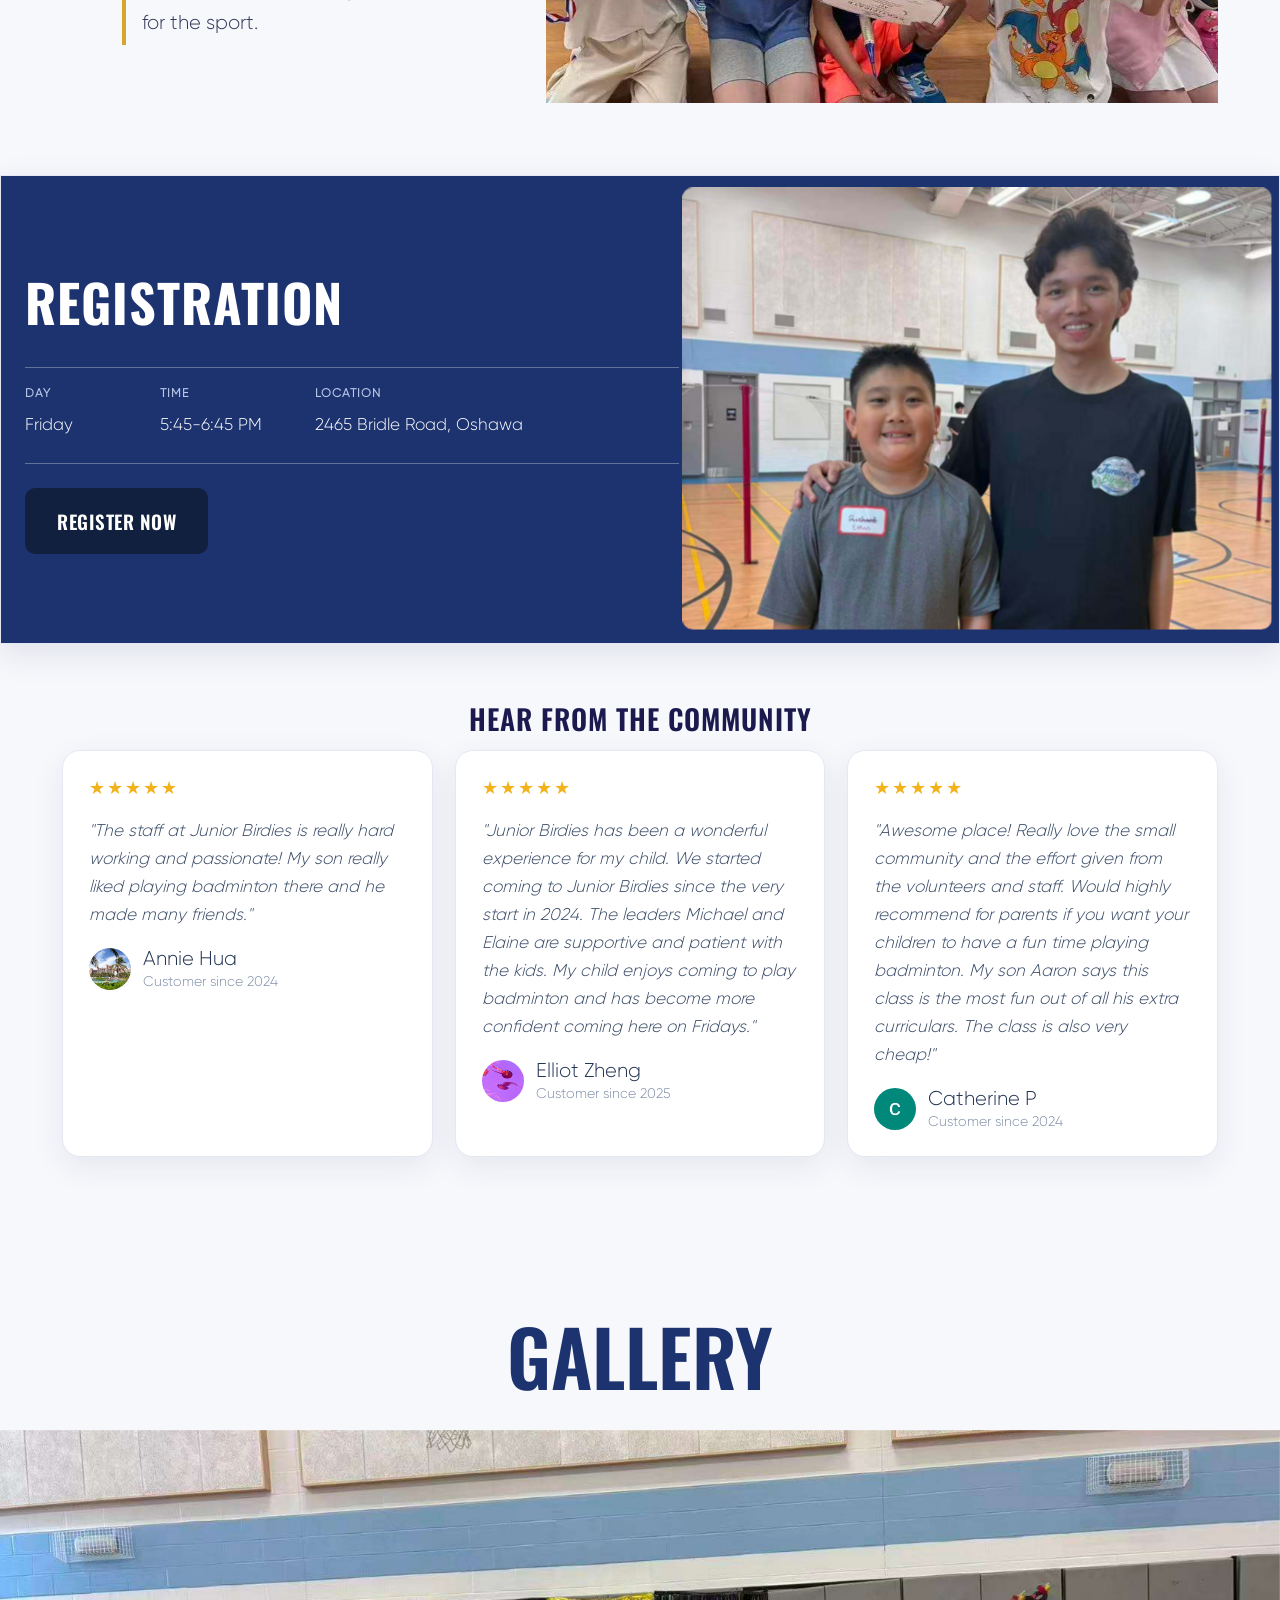
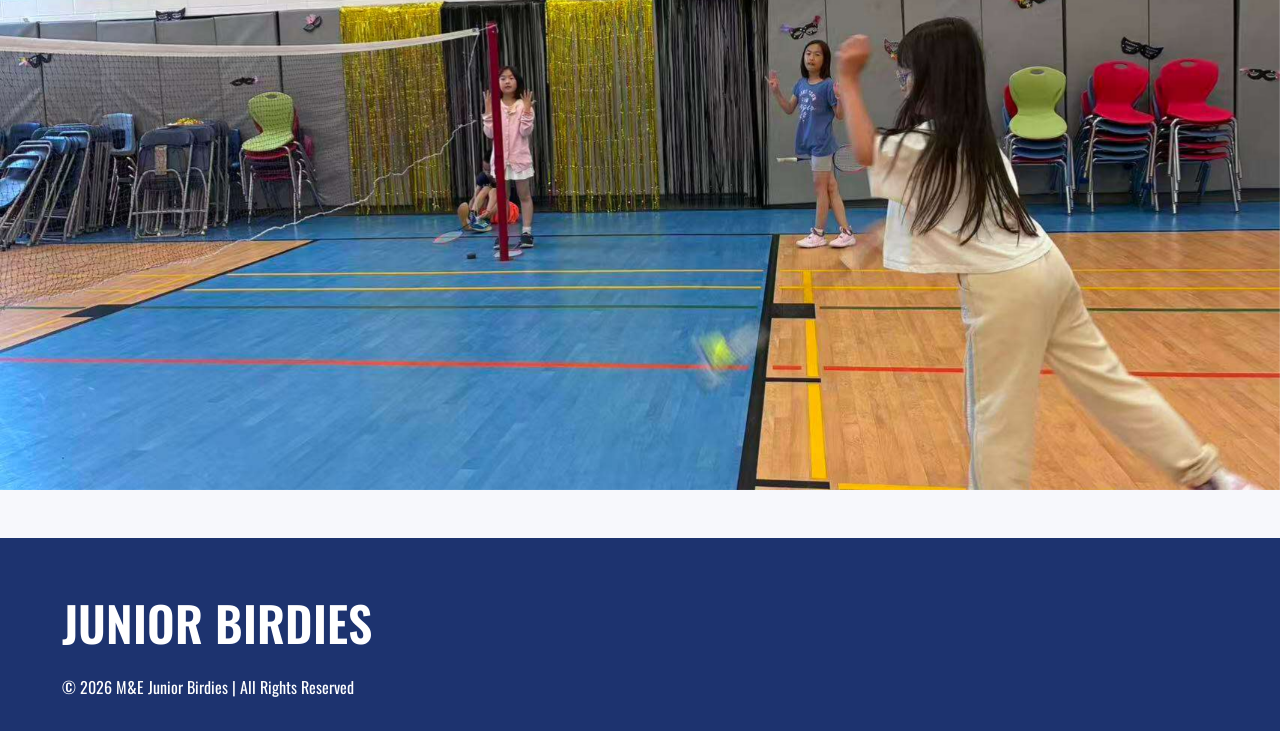
==== commit 25d7b73b: "update home page and about us page" ====
--- a/index.html
+++ b/index.html
@@ -3,24 +3,24 @@
 <head>
     <meta charset="UTF-8">
     <meta name="viewport" content="width=device-width, initial-scale=1.0">
-    <title>Junior Birdies Badminton Club | Youth Badminton in Oshawa</title>
-    <meta name="description" content="Junior Birdies is an affordable youth badminton non-profit serving children ages 7 to 13 in Oshawa and Whitby, helping young players develop a passion for badminton.">
+    <title>Junior Birdies | Youth Badminton in Oshawa &amp; Whitby</title>
+    <meta name="description" content="Junior Birdies is an affordable youth badminton non-profit club serving children ages 7 to 13 in Oshawa and Whitby, helping young players develop a passion for badminton.">
     <meta name="robots" content="index, follow">
     <meta name="author" content="Junior Birdies Badminton Club">
     <link rel="canonical" href="https://juniorbirdies.ca/">
-    <link rel="icon" type="image/png" href="img/MElogo.PNG">
-    <meta property="og:title" content="Junior Birdies Badminton Club | Youth Badminton in Oshawa">
+    <link rel="icon" type="image/png" href="img/logo.png">
+    <meta property="og:title" content="Junior Birdies | Youth Badminton in Oshawa">
     <meta property="og:site_name" content="Junior Birdies Badminton Club">
     <meta property="og:url" content="https://juniorbirdies.ca/">
-    <meta property="og:description" content="Junior Birdies is an affordable youth badminton non-profit serving children ages 7 to 13 in Oshawa and Whitby, helping young players develop a passion for badminton.">
+    <meta property="og:description" content="Junior Birdies is an affordable youth badminton non-profit club serving children ages 7 to 13 in Oshawa and Whitby, helping young players develop a passion for badminton.">
     <meta property="og:type" content="website">
-    <meta property="og:image" content="https://juniorbirdies.ca/img/MElogo.PNG">
+    <meta property="og:image" content="https://juniorbirdies.ca/img/logo.png">
     <meta property="og:image:alt" content="Junior Birdies Badminton Club logo">
     <meta property="og:locale" content="en_CA">
     <meta name="twitter:card" content="summary">
     <meta name="twitter:title" content="Junior Birdies Badminton Club | Youth Badminton in Oshawa">
     <meta name="twitter:description" content="Affordable youth badminton programs for children ages 7 to 13 in Oshawa and Whitby.">
-    <meta name="twitter:image" content="https://juniorbirdies.ca/img/MElogo.PNG">
+    <meta name="twitter:image" content="https://juniorbirdies.ca/img/logo.png">
     <link href="https://cdn.jsdelivr.net/npm/bootstrap@5.0.2/dist/css/bootstrap.min.css" rel="stylesheet">
     <link href="https://fonts.googleapis.com/css2?family=Oswald:wght@300;400;500;600;700&display=swap" rel="stylesheet">
     <link rel="stylesheet" href="css/style.css">
@@ -37,7 +37,7 @@
       "alternateName": "Junior Birdies",
       "description": "Junior Birdies is an affordable youth badminton non-profit serving children ages 7 to 13 in Oshawa and Whitby, helping young players develop a passion for badminton.",
       "url": "https://juniorbirdies.ca/",
-      "logo": "https://juniorbirdies.ca/img/MElogo.PNG",
+      "logo": "https://juniorbirdies.ca/img/logo.png",
       "email": "juniorbirdies@gmail.com"
     },
     {
@@ -65,7 +65,7 @@
               <div>
                   <div class="logo_div_mob">
                   <a class="navbar-brand d-lg-none" href="index.html">
-                    <img src="img/MElogov2.PNG" width="85" height="85" alt="M&E Logo">
+                    <img src="img/logo.png" width="85" height="85" alt="M&E Logo">
                  </a>
               </div>
               </div>
@@ -87,7 +87,7 @@
                 </ul>
                 <div class="logo_div">
                     <a class="navbar-brand d-none d-lg-flex" href="index.html">
-                        <img src="img/MElogov2.PNG" width="80" height="80" alt="M&E logo">
+                        <img src="img/logo.png" width="80" height="80" alt="M&E logo">
                     </a>
                 </div>
                 
@@ -107,7 +107,7 @@
                 <div class="col-12">
                     <div class="awekan_sec1">
                     <p class="hero-since">Since 2024</p>
-                    <h1 class="h1 wow animate__fadeInUp text animated hero-title"><span class="title-yellow">JUNIOR</span> <span class="masked-text">BIRDIES</span></h1>
+                    <h1 class="h1 wow animate__fadeInUp text animated hero-title"><span class="title-yellow">Junior</span> <span class="masked-text">Birdies</span></h1>
                     <p class="hero-tagline-top">A Place to Play. A Place to Grow.</p>
                     <div class="scroll_sec wow animate__fadeInUp animated hero-scroll" data-wow-delay="1s">
                         <div class="on_boarding">
@@ -127,18 +127,18 @@
                   <div class="who-we-are-content">
                     <div>
                       <h2 id="who-we-are-title">Who Are We</h2>
-                      <p class="who-we-are-copy">We are based in Oshawa, serving children ages 7 to 13 from the Oshawa and Whitby area. Our badminton non-profit has been creating an accessible and welcoming space for young players since 2024. Co-founded by high school students Michael and Elaine, our weekly Friday classes are led by the co-founders alongside a dedicated team of volunteers. Our goal is simple: to make badminton accessible to children and help them develop a lasting passion for the sport.</p>
+                      <p class="who-we-are-copy">We are based in Oshawa, serving children ages 7 to 13 from the Oshawa and Whitby area. Our badminton non-profit has been creating an accessible and welcoming space for young players since 2024. Co-founded by high school students Elaine and Michael, our weekly Friday classes are led by the co-founders alongside a dedicated team of volunteers. Our goal is simple: to make badminton accessible to children and help them develop a lasting passion for the sport.</p>
                     </div>
                     <img src="img/Group%20Photo.jpg" class="who-we-are-image" alt="Junior Birdies group">
                   </div>
                 </section>
-                <div class="registration-banner">
+                <div class="registration-banner" data-nosnippet>
                   <div class="registration-banner-inner">
                     <div class="registration-banner-info">
                       <div class="registration-banner-heading">
                         <p class="registration-banner-text">Registration</p>
                       </div>
-                      <div class="registration-banner-details">
+                      <div class="registration-banner-details" data-nosnippet>
                         <div><span>DAY</span><strong>Friday</strong></div>
                         <div><span>TIME</span><strong>5:45-6:45 PM</strong></div>
                         <div><span>LOCATION</span><strong>2465 Bridle Road, Oshawa</strong></div>
--- a/css/overrides.css
+++ b/css/overrides.css
@@ -101,7 +101,10 @@
 /* Home page */
 .home-page .awekan_sec { border-bottom: 16px solid #1d336f; }
 
-.home-page .hero-title { animation-name: fadeInUp; }
+.home-page .hero-title {
+    animation-name: fadeInUp;
+    text-transform: uppercase;
+}
 
 .home-page .hero-scroll {
     animation-delay: 1s;
